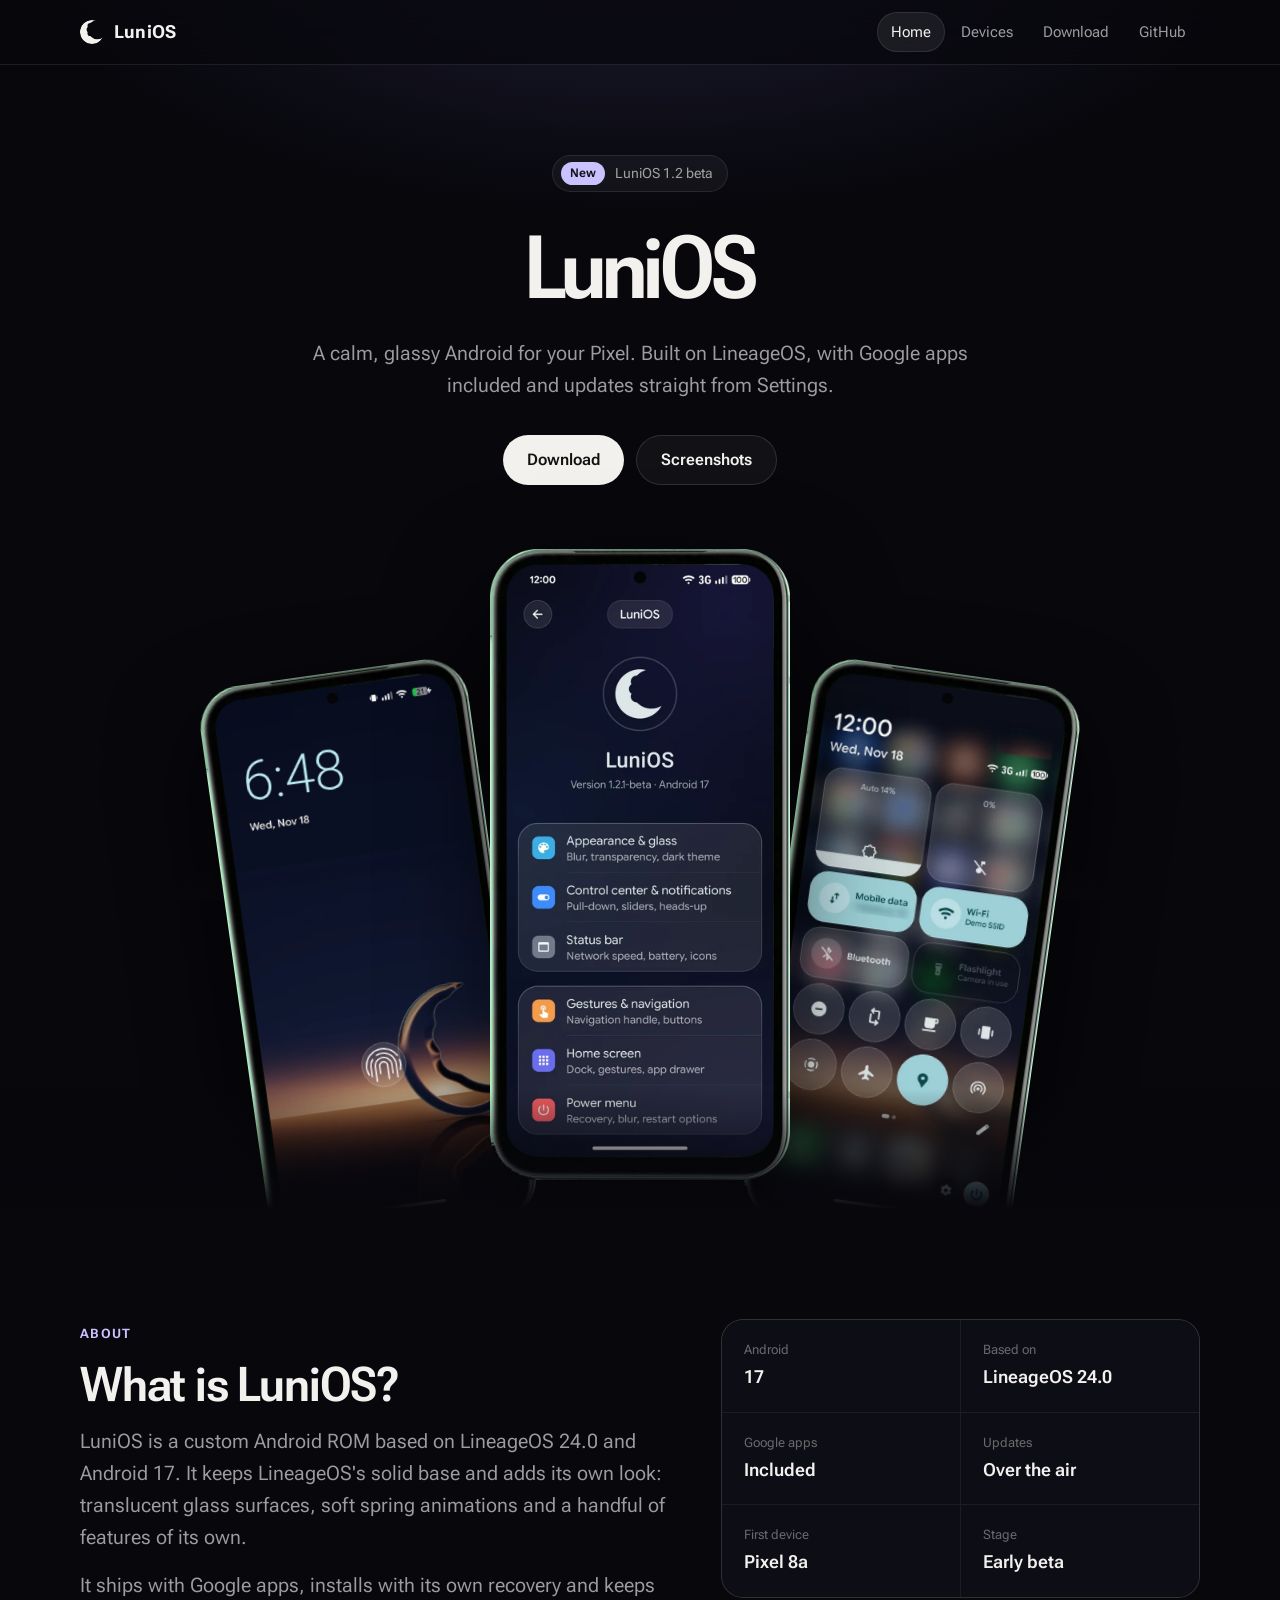
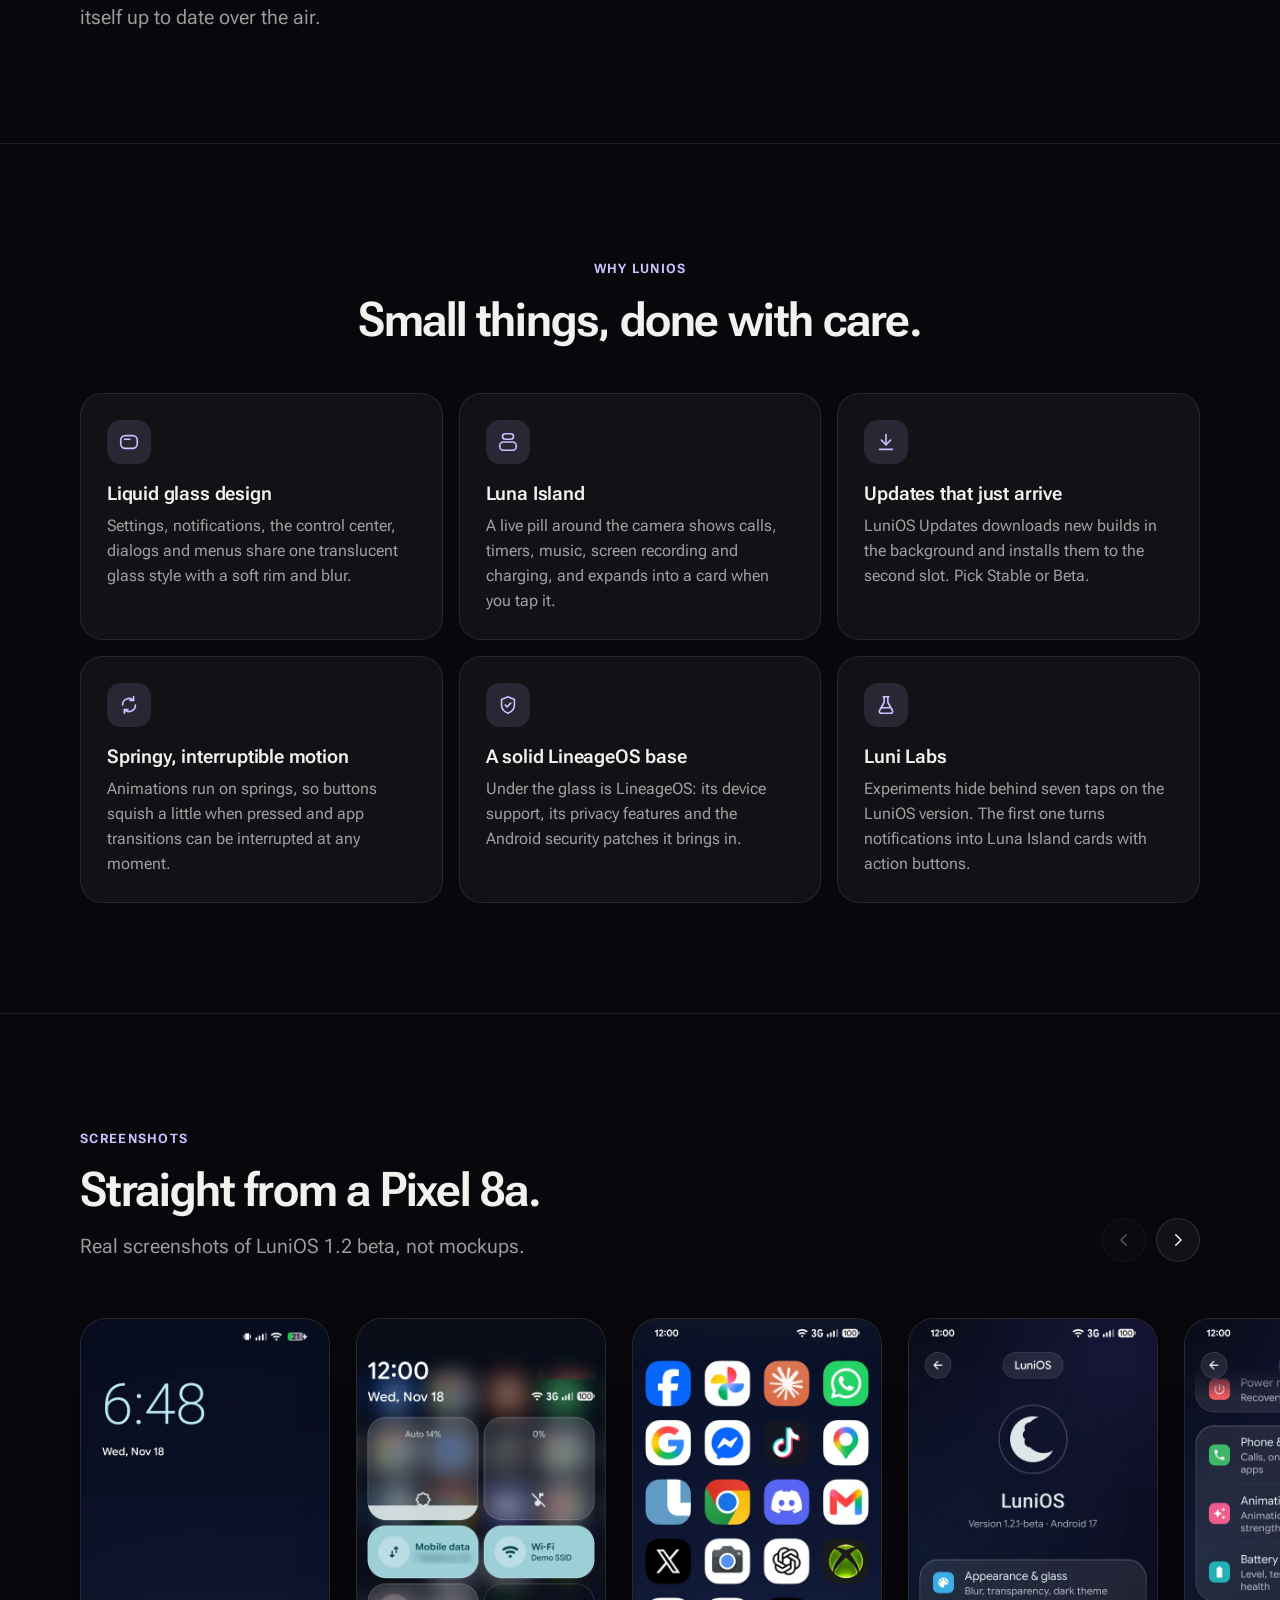
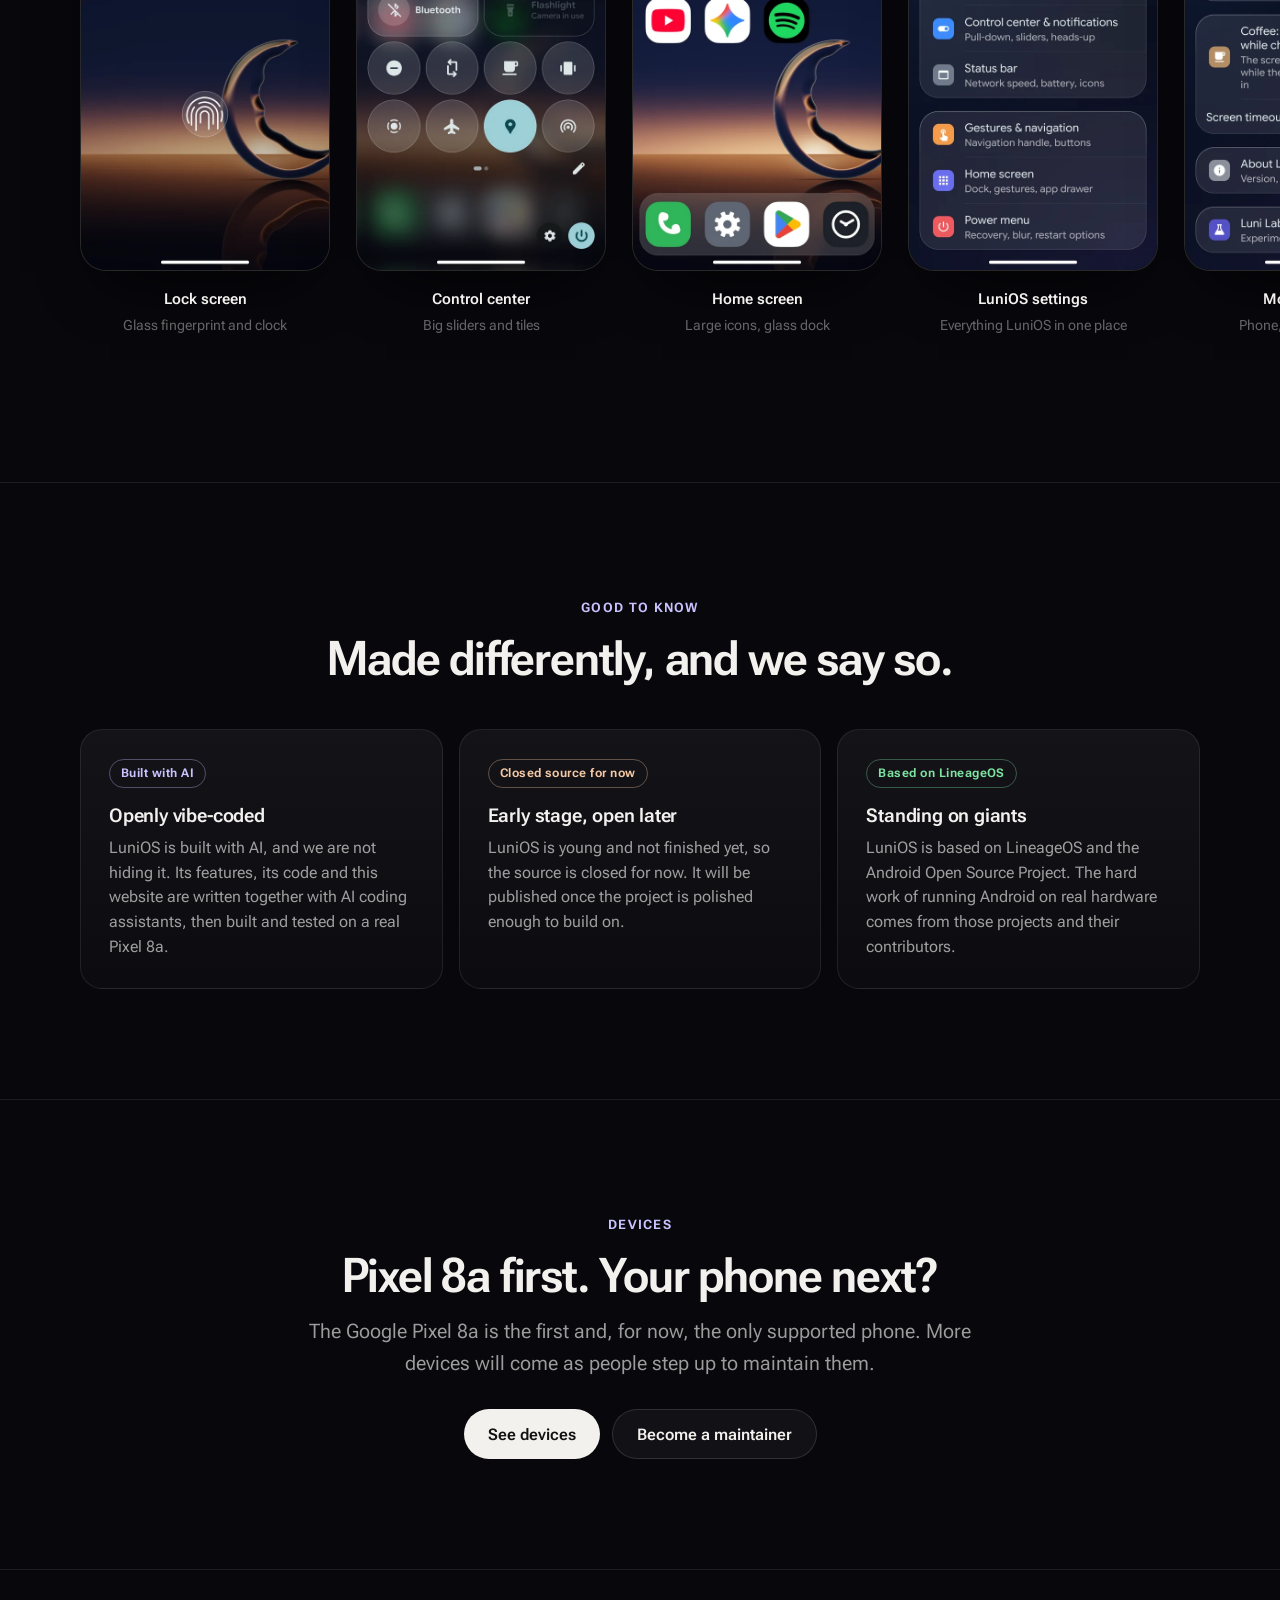
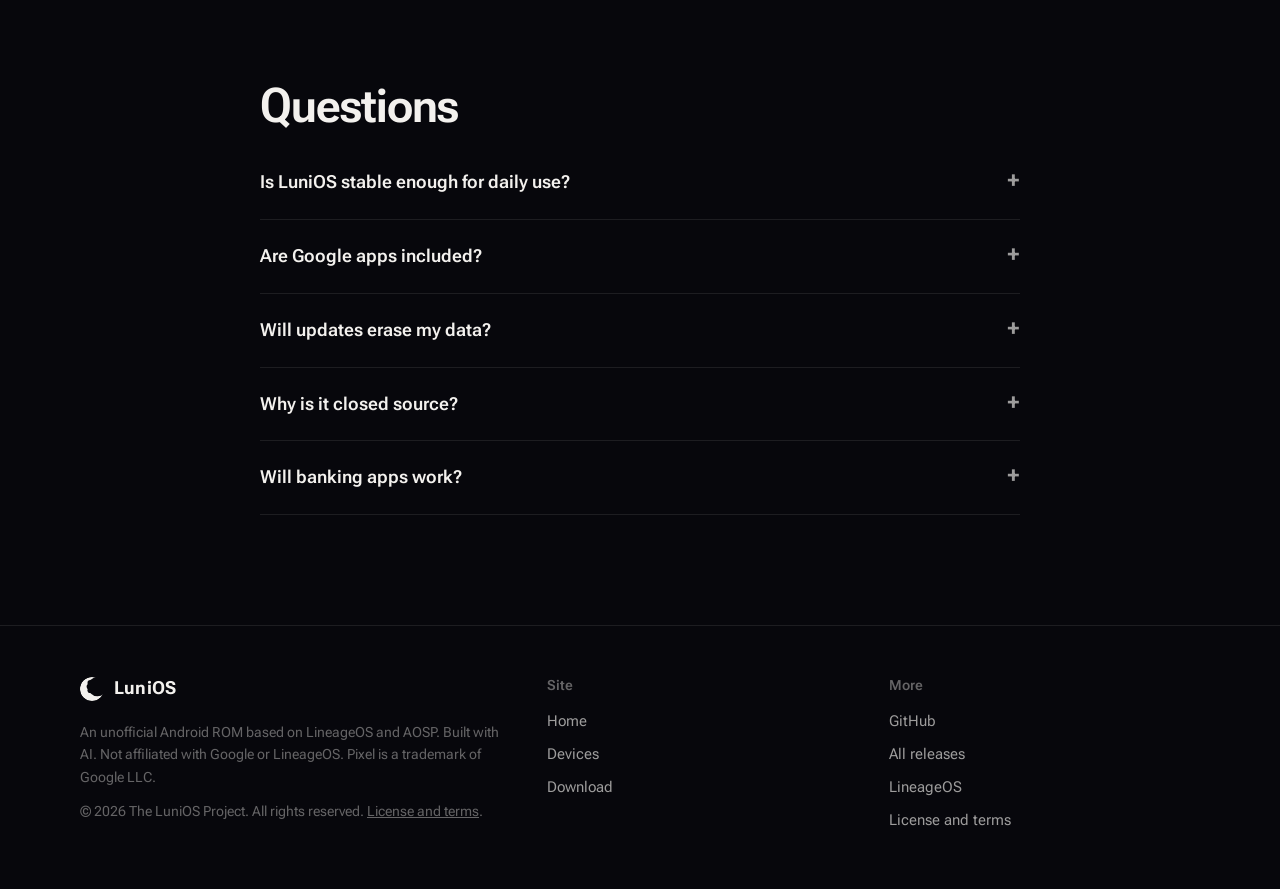
==== docs/index.html @ f3adbbf8 "Add LuniOS website" ====
<!doctype html>
<html lang="en">
<head>
<meta charset="utf-8">
<meta name="viewport" content="width=device-width, initial-scale=1, viewport-fit=cover">
<title>LuniOS</title>
<meta name="description" content="LuniOS is a custom Android 17 ROM based on LineageOS, with a liquid glass design, Google apps and over-the-air updates. First device: Google Pixel 8a.">
<meta name="theme-color" content="#07070C">
<meta name="color-scheme" content="dark">
<meta property="og:title" content="LuniOS">
<meta property="og:description" content="A calm, glassy Android ROM based on LineageOS. First device: Pixel 8a.">
<meta property="og:image" content="assets/shots/luni-settings.webp">
<link rel="icon" href="assets/favicon.svg" type="image/svg+xml">
<link rel="preconnect" href="https://fonts.googleapis.com">
<link rel="preconnect" href="https://fonts.gstatic.com" crossorigin>
<link href="https://fonts.googleapis.com/css2?family=Roboto+Flex:opsz,wght@8..144,300..800&display=swap" rel="stylesheet">
<link rel="stylesheet" href="css/site.css">
<script>document.documentElement.classList.add('js')</script>
</head>
<body>
<a class="skip" href="#main">Skip to content</a>

<header class="nav">
  <div class="wrap nav-in">
    <a class="brand" href="./"><img src="assets/logo.svg" width="24" height="24" alt="">LuniOS</a>
    <nav class="links" id="links" aria-label="Main">
      <span class="pill" aria-hidden="true"></span>
      <a href="./" aria-current="page">Home</a>
      <a href="devices.html">Devices</a>
      <a href="download.html">Download</a>
      <a href="https://github.com/project-patina/lunios-updates">GitHub</a>
    </nav>
    <button class="menu-btn" type="button" id="menu" aria-label="Menu" aria-expanded="false" aria-controls="links"><span></span><span></span></button>
  </div>
</header>

<main id="main">

  <section class="hero">
    <div class="wrap">
      <a class="badge-line rv" href="download.html" id="hero-badge"><b>New</b><span id="hero-badge-text">LuniOS 1.2 beta</span></a>
      <h1 class="rv" style="--d:1">LuniOS</h1>
      <p class="lead rv" style="--d:2">A calm, glassy Android for your Pixel. Built on LineageOS, with Google apps included and updates straight from Settings.</p>
      <div class="cta rv" style="--d:3">
        <a class="btn btn-primary" href="download.html">Download</a>
        <a class="btn btn-ghost" href="#screens">Screenshots</a>
      </div>
    </div>
    <div class="hero-phones" id="hero-phones">
      <img class="p1" src="assets/device/front-lock.webp" width="750" height="1576" alt="Pixel 8a showing the LuniOS lock screen" fetchpriority="high">
      <img class="p2" src="assets/device/front-settings.webp" width="750" height="1576" alt="Pixel 8a showing the LuniOS section in Settings" fetchpriority="high">
      <img class="p3" src="assets/device/front-cc.webp" width="750" height="1576" alt="Pixel 8a showing the LuniOS control center" fetchpriority="high">
    </div>
    <div class="hero-fade" aria-hidden="true"></div>
  </section>

  <section class="section" id="about">
    <div class="wrap about">
      <div>
        <span class="kicker rv">About</span>
        <h2 class="rv">What is LuniOS?</h2>
        <p class="lead rv">LuniOS is a custom Android ROM based on LineageOS 24.0 and Android 17. It keeps LineageOS's solid base and adds its own look: translucent glass surfaces, soft spring animations and a handful of features of its own.</p>
        <p class="lead rv">It ships with Google apps, installs with its own recovery and keeps itself up to date over the air.</p>
      </div>
      <dl class="facts rv" style="--d:1">
        <div><dt>Android</dt><dd>17</dd></div>
        <div><dt>Based on</dt><dd>LineageOS 24.0</dd></div>
        <div><dt>Google apps</dt><dd>Included</dd></div>
        <div><dt>Updates</dt><dd>Over the air</dd></div>
        <div><dt>First device</dt><dd>Pixel 8a</dd></div>
        <div><dt>Stage</dt><dd>Early beta</dd></div>
      </dl>
    </div>
  </section>

  <section class="section" id="why">
    <div class="wrap">
      <div class="center">
        <span class="kicker rv">Why LuniOS</span>
        <h2 class="rv">Small things, done with care.</h2>
      </div>
      <div class="why">
        <article class="rv">
          <div class="ic"><svg viewBox="0 0 24 24"><rect x="3" y="5" width="18" height="14" rx="5"/><path d="M7 9h6"/></svg></div>
          <h3>Liquid glass design</h3>
          <p>Settings, notifications, the control center, dialogs and menus share one translucent glass style with a soft rim and blur.</p>
        </article>
        <article class="rv" style="--d:1">
          <div class="ic"><svg viewBox="0 0 24 24"><rect x="6" y="3" width="12" height="6" rx="3"/><rect x="3" y="12" width="18" height="9" rx="4"/></svg></div>
          <h3>Luna Island</h3>
          <p>A live pill around the camera shows calls, timers, music, screen recording and charging, and expands into a card when you tap it.</p>
        </article>
        <article class="rv" style="--d:2">
          <div class="ic"><svg viewBox="0 0 24 24"><path d="M12 4v11"/><path d="M7 10l5 5 5-5"/><path d="M5 20h14"/></svg></div>
          <h3>Updates that just arrive</h3>
          <p>LuniOS Updates downloads new builds in the background and installs them to the second slot. Pick Stable or Beta.</p>
        </article>
        <article class="rv">
          <div class="ic"><svg viewBox="0 0 24 24"><path d="M5 12a7 7 0 0112-5"/><path d="M19 12a7 7 0 01-12 5"/><path d="M17 3v4h-4"/><path d="M7 21v-4h4"/></svg></div>
          <h3>Springy, interruptible motion</h3>
          <p>Animations run on springs, so buttons squish a little when pressed and app transitions can be interrupted at any moment.</p>
        </article>
        <article class="rv" style="--d:1">
          <div class="ic"><svg viewBox="0 0 24 24"><path d="M12 3l7 3v6c0 4.5-3 7.5-7 9-4-1.5-7-4.5-7-9V6z"/><path d="M9 12l2 2 4-4"/></svg></div>
          <h3>A solid LineageOS base</h3>
          <p>Under the glass is LineageOS: its device support, its privacy features and the Android security patches it brings in.</p>
        </article>
        <article class="rv" style="--d:2">
          <div class="ic"><svg viewBox="0 0 24 24"><path d="M9 3h6"/><path d="M10 3v6l-5 9a2 2 0 002 3h10a2 2 0 002-3l-5-9V3"/><path d="M7.5 15h9"/></svg></div>
          <h3>Luni Labs</h3>
          <p>Experiments hide behind seven taps on the LuniOS version. The first one turns notifications into Luna Island cards with action buttons.</p>
        </article>
      </div>
    </div>
  </section>

  <section class="section" id="screens">
    <div class="wrap gal-head">
      <div>
        <span class="kicker rv">Screenshots</span>
        <h2 class="rv">Straight from a Pixel 8a.</h2>
        <p class="lead rv">Real screenshots of LuniOS 1.2 beta, not mockups.</p>
      </div>
      <div class="gal-ctl rv">
        <button type="button" id="gal-prev" aria-label="Previous"><svg viewBox="0 0 24 24"><path d="M15 5l-7 7 7 7"/></svg></button>
        <button type="button" id="gal-next" aria-label="Next"><svg viewBox="0 0 24 24"><path d="M9 5l7 7-7 7"/></svg></button>
      </div>
    </div>
    <div class="gallery" id="gallery">
      <figure><div class="shot"><img src="assets/shots/lock.webp" width="540" height="1200" alt="" loading="lazy"></div><figcaption><b>Lock screen</b><span>Glass fingerprint and clock</span></figcaption></figure>
      <figure><div class="shot"><img src="assets/shots/control-center.webp" width="540" height="1200" alt="" loading="lazy"></div><figcaption><b>Control center</b><span>Big sliders and tiles</span></figcaption></figure>
      <figure><div class="shot"><img src="assets/shots/home.webp" width="540" height="1200" alt="" loading="lazy"></div><figcaption><b>Home screen</b><span>Large icons, glass dock</span></figcaption></figure>
      <figure><div class="shot"><img src="assets/shots/luni-settings.webp" width="540" height="1200" alt="" loading="lazy"></div><figcaption><b>LuniOS settings</b><span>Everything LuniOS in one place</span></figcaption></figure>
      <figure><div class="shot"><img src="assets/shots/luni-settings-2.webp" width="540" height="1200" alt="" loading="lazy"></div><figcaption><b>More options</b><span>Phone, haptics, battery</span></figcaption></figure>
      <figure><div class="shot"><img src="assets/shots/updates.webp" width="540" height="1200" alt="" loading="lazy"></div><figcaption><b>LuniOS Updates</b><span>Release notes before you install</span></figcaption></figure>
      <figure><div class="shot"><img src="assets/shots/luni-labs.webp" width="540" height="1200" alt="" loading="lazy"></div><figcaption><b>Luni Labs</b><span>Experimental features</span></figcaption></figure>
      <figure><div class="shot"><img src="assets/shots/about-luni.webp" width="540" height="1200" alt="" loading="lazy"></div><figcaption><b>About LuniOS</b><span>Version, build and hardware</span></figcaption></figure>
      <figure><div class="shot"><img src="assets/shots/keyboard.webp" width="540" height="1200" alt="" loading="lazy"></div><figcaption><b>Settings search</b><span>Results without the clutter</span></figcaption></figure>
    </div>
  </section>

  <section class="section" id="honest">
    <div class="wrap">
      <div class="center">
        <span class="kicker rv">Good to know</span>
        <h2 class="rv">Made differently, and we say so.</h2>
      </div>
      <div class="honest">
        <article class="rv">
          <span class="tag ai">Built with AI</span>
          <h3>Openly vibe-coded</h3>
          <p>LuniOS is built with AI, and we are not hiding it. Its features, its code and this website are written together with AI coding assistants, then built and tested on a real Pixel 8a.</p>
        </article>
        <article class="rv" style="--d:1">
          <span class="tag lock">Closed source for now</span>
          <h3>Early stage, open later</h3>
          <p>LuniOS is young and not finished yet, so the source is closed for now. It will be published once the project is polished enough to build on.</p>
        </article>
        <article class="rv" style="--d:2">
          <span class="tag base">Based on LineageOS</span>
          <h3>Standing on giants</h3>
          <p>LuniOS is based on LineageOS and the Android Open Source Project. The hard work of running Android on real hardware comes from those projects and their contributors.</p>
        </article>
      </div>
    </div>
  </section>

  <section class="section" id="devices-cta">
    <div class="wrap center">
      <span class="kicker rv">Devices</span>
      <h2 class="rv">Pixel 8a first. Your phone next?</h2>
      <p class="lead rv">The Google Pixel 8a is the first and, for now, the only supported phone. More devices will come as people step up to maintain them.</p>
      <div class="cta rv" style="margin-top:30px">
        <a class="btn btn-primary" href="devices.html">See devices</a>
        <a class="btn btn-ghost" href="devices.html#maintain">Become a maintainer</a>
      </div>
    </div>
  </section>

  <section class="section" id="faq">
    <div class="narrow faq">
      <h2 class="rv">Questions</h2>
      <details class="rv"><summary>Is LuniOS stable enough for daily use?</summary><p>It runs daily on the developer's own Pixel 8a, but it is an early beta. Expect rough edges and keep backups of anything important.</p></details>
      <details class="rv"><summary>Are Google apps included?</summary><p>Yes. The Play Store and Google services come preinstalled, so you can sign in during setup.</p></details>
      <details class="rv"><summary>Will updates erase my data?</summary><p>No. Updates from LuniOS Updates keep your apps and data. Only the first installation needs a factory reset.</p></details>
      <details class="rv"><summary>Why is it closed source?</summary><p>Because it is still early and changing fast. The plan is to open the source once LuniOS is polished.</p></details>
      <details class="rv"><summary>Will banking apps work?</summary><p>Some may not, because the bootloader is unlocked. LuniOS does not try to fake device certification.</p></details>
    </div>
  </section>

</main>

<footer class="foot">
  <div class="wrap foot-in">
    <div>
      <a class="brand" href="./"><img src="assets/logo.svg" width="24" height="24" alt="">LuniOS</a>
      <p>An unofficial Android ROM based on LineageOS and AOSP. Built with AI. Not affiliated with Google or LineageOS. Pixel is a trademark of Google LLC.</p>
      <p>© 2026 The LuniOS Project. All rights reserved. <a href="legal.html" style="text-decoration:underline">License and terms</a>.</p>
    </div>
    <div><h4>Site</h4><ul><li><a href="./">Home</a></li><li><a href="devices.html">Devices</a></li><li><a href="download.html">Download</a></li></ul></div>
    <div><h4>More</h4><ul><li><a href="https://github.com/project-patina/lunios-updates">GitHub</a></li><li><a href="https://github.com/project-patina/lunios-updates/releases">All releases</a></li><li><a href="https://lineageos.org">LineageOS</a></li><li><a href="legal.html">License and terms</a></li></ul></div>
  </div>
</footer>

<script src="js/site.js" defer></script>
</body>
</html>
---- docs/css/site.css ----
/* LuniOS website. Static, GitHub Pages friendly (relative paths, no build step). */
@view-transition { navigation: auto; }

:root {
  --bg: #07070C;
  --bg-2: #0D0D15;
  --ink: #F3F1EE;
  --mute: rgba(243, 241, 238, .64);
  --faint: rgba(243, 241, 238, .40);
  --line: rgba(255, 255, 255, .09);
  --card: rgba(255, 255, 255, .045);
  --card-hi: rgba(255, 255, 255, .075);
  --rim: rgba(255, 255, 255, .13);
  --accent: #C9C2FF;
  --accent-ink: #15131F;
  --warm: #F5C8A4;
  --ok: #7EE2A0;
  --spring: cubic-bezier(.34, 1.4, .64, 1);
  --ease: cubic-bezier(.22, 1, .36, 1);
  color-scheme: dark;
}
* { box-sizing: border-box; }
html { scroll-behavior: smooth; -webkit-text-size-adjust: 100%; }
body {
  margin: 0; background: var(--bg); color: var(--ink);
  font-family: "Roboto Flex", system-ui, -apple-system, "Segoe UI", sans-serif;
  font-size: 17px; line-height: 1.6; -webkit-font-smoothing: antialiased; overflow-x: hidden;
}
body::before { /* calm night sky behind everything */
  content: ""; position: fixed; inset: 0; z-index: -1; pointer-events: none;
  background:
    radial-gradient(70% 45% at 50% -8%, rgba(150, 140, 255, .16), transparent 70%),
    radial-gradient(60% 40% at 50% 112%, rgba(245, 170, 120, .10), transparent 70%),
    var(--bg);
}
img { display: block; max-width: 100%; }
a { color: inherit; text-decoration: none; }
button { font: inherit; color: inherit; background: none; border: 0; cursor: pointer; padding: 0; }
code { font-family: ui-monospace, "SF Mono", Menlo, monospace; font-size: .86em; background: rgba(255,255,255,.07); border: 1px solid var(--line); padding: .1em .42em; border-radius: 6px; }
:focus-visible { outline: 2px solid var(--accent); outline-offset: 3px; border-radius: 10px; }
.skip { position: absolute; left: -999px; top: 8px; z-index: 100; background: var(--ink); color: var(--bg); padding: 8px 14px; border-radius: 10px; }
.skip:focus { left: 12px; }
.wrap { width: min(1120px, 100% - 32px); margin-inline: auto; }
.narrow { width: min(760px, 100% - 32px); margin-inline: auto; }
.muted { color: var(--mute); }
.small { font-size: 14px; }

/* ---------- nav (persists across page transitions) ---------- */
.nav { position: sticky; top: 0; z-index: 50; view-transition-name: nav; background: rgba(7,7,12,.72); -webkit-backdrop-filter: blur(18px) saturate(140%); backdrop-filter: blur(18px) saturate(140%); border-bottom: 1px solid var(--line); }
.nav-in { display: flex; align-items: center; gap: 8px; height: 64px; }
.brand { display: inline-flex; align-items: center; gap: 10px; font-weight: 700; font-size: 18px; letter-spacing: .01em; margin-right: auto; }
.brand img { width: 24px; height: 24px; }
.links { position: relative; display: flex; gap: 2px; }
.links a { position: relative; z-index: 1; padding: 8px 14px; border-radius: 999px; font-size: 15px; color: var(--mute); transition: color .25s; }
.links a:hover, .links a[aria-current="page"] { color: var(--ink); }
.links .pill { position: absolute; z-index: 0; top: 0; height: 100%; border-radius: 999px; background: var(--card-hi); border: 1px solid var(--line); transition: left .5s var(--spring), width .5s var(--spring), opacity .2s; opacity: 0; pointer-events: none; }
.menu-btn { display: none; width: 40px; height: 40px; border-radius: 50%; border: 1px solid var(--line); }
.menu-btn span { display: block; width: 16px; height: 1.5px; margin: 4px auto; background: var(--ink); }
@media (max-width: 820px) {
  .menu-btn { display: block; }
  .links { position: absolute; top: 64px; left: 0; right: 0; flex-direction: column; padding: 8px 16px 16px; background: rgba(7,7,12,.96); border-bottom: 1px solid var(--line); transform: translateY(-8px); opacity: 0; pointer-events: none; transition: opacity .25s, transform .35s var(--ease); }
  .links.open { opacity: 1; transform: none; pointer-events: auto; }
  .links a { padding: 12px 8px; font-size: 17px; }
  .links .pill { display: none; }
}

/* ---------- buttons ---------- */
.btn { display: inline-flex; align-items: center; justify-content: center; gap: 8px; height: 50px; padding: 0 24px; border-radius: 999px; font-weight: 600; font-size: 16px; transition: transform .45s var(--spring), background .25s, border-color .25s; }
.btn:hover { transform: translateY(-2px); }
.btn:active { transform: scale(.95); transition-duration: .12s; }
.btn-primary { background: var(--ink); color: #111; }
.btn-ghost { border: 1px solid var(--rim); background: var(--card); }
.btn-ghost:hover { border-color: rgba(255,255,255,.26); }
.btn-sm { height: 40px; padding: 0 16px; font-size: 14px; }

/* ---------- type ---------- */
h1, h2, h3 { margin: 0; font-weight: 600; letter-spacing: -.025em; line-height: 1.08; }
h1 { font-size: clamp(44px, 7vw, 88px); letter-spacing: -.04em; }
h2 { font-size: clamp(30px, 4.2vw, 48px); margin-bottom: 14px; text-wrap: balance; }
h3 { font-size: 19px; letter-spacing: -.01em; margin-bottom: 8px; line-height: 1.25; }
.kicker { display: inline-block; margin-bottom: 14px; color: var(--accent); font-size: 13px; font-weight: 700; letter-spacing: .1em; text-transform: uppercase; }
.lead { font-size: clamp(17px, 1.7vw, 20px); color: var(--mute); margin: 0; max-width: 36em; text-wrap: pretty; }
.center { text-align: center; }
.center .lead { margin-inline: auto; }
.section { padding: 110px 0; }
.section + .section { border-top: 1px solid var(--line); }
@media (max-width: 760px) { .section { padding: 76px 0; } }

/* ---------- page transitions + scroll reveal ---------- */
main { view-transition-name: page; }
::view-transition-old(page) { animation: page-out .28s var(--ease) both; }
::view-transition-new(page) { animation: page-in .55s var(--ease) both; }
@keyframes page-out { to { opacity: 0; transform: translateY(-14px); filter: blur(4px); } }
@keyframes page-in { from { opacity: 0; transform: translateY(22px); filter: blur(6px); } }
.js .rv { opacity: 0; transform: translateY(28px); transition: opacity .9s var(--ease), transform 1s var(--ease); transition-delay: calc(var(--d, 0) * 90ms); }
.js .rv.in { opacity: 1; transform: none; }

/* ---------- hero ---------- */
.hero { padding: 90px 0 0; text-align: center; overflow: hidden; }
.hero .lead { margin: 22px auto 34px; }
.badge-line { display: inline-flex; align-items: center; gap: 10px; padding: 6px 14px 6px 8px; border-radius: 999px; border: 1px solid var(--line); background: var(--card); font-size: 14px; color: var(--mute); margin-bottom: 28px; transition: border-color .2s, color .2s; }
.badge-line:hover { color: var(--ink); border-color: var(--rim); }
.badge-line b { padding: 2px 9px; border-radius: 999px; font-size: 12px; background: var(--accent); color: var(--accent-ink); }
.cta { display: flex; gap: 12px; justify-content: center; flex-wrap: wrap; }
.hero-phones { position: relative; height: clamp(400px, 58vw, 660px); margin-top: 64px; }
.hero-phones img { position: absolute; left: 50%; top: 0; width: clamp(190px, 25vw, 300px); height: auto; transform-origin: 50% 100%; filter: drop-shadow(0 40px 50px rgba(0,0,0,.6)); transition: transform 1.5s var(--spring), opacity 1s var(--ease); }
.hero-phones .p1 { z-index: 1; transform: translateX(-50%) translateX(-80%) rotate(-8deg) translateY(56px) scale(.9); }
.hero-phones .p2 { z-index: 2; transform: translateX(-50%); }
.hero-phones .p3 { z-index: 1; transform: translateX(-50%) translateX(80%) rotate(8deg) translateY(56px) scale(.9); }
.hero-phones .p1, .hero-phones .p3 { transition-delay: .2s; }
.js .hero-phones:not(.in) img { opacity: 0; transform: translateX(-50%) translateY(180px) scale(.88); }
@media (max-width: 600px) {
  .hero-phones .p1 { transform: translateX(-50%) translateX(-56%) rotate(-6deg) translateY(46px) scale(.84); }
  .hero-phones .p3 { transform: translateX(-50%) translateX(56%) rotate(6deg) translateY(46px) scale(.84); }
}
.hero-fade { position: relative; z-index: 3; height: 120px; margin-top: -120px; background: linear-gradient(transparent, var(--bg)); }

/* ---------- about ---------- */
.about { display: grid; grid-template-columns: 1.1fr .9fr; gap: 56px; align-items: start; }
.about .lead + .lead { margin-top: 16px; }
.facts { display: grid; grid-template-columns: 1fr 1fr; gap: 1px; margin: 0; background: var(--line); border: 1px solid var(--line); border-radius: 22px; overflow: hidden; }
.facts div { background: var(--bg-2); padding: 20px 22px; }
.facts dt { font-size: 13px; color: var(--faint); }
.facts dd { margin: 2px 0 0; font-size: 18px; font-weight: 600; }
@media (max-width: 860px) { .about { grid-template-columns: 1fr; gap: 36px; } }

/* ---------- why grid ---------- */
.why { display: grid; grid-template-columns: repeat(3, 1fr); gap: 16px; margin-top: 48px; }
.why article { padding: 26px; border-radius: 22px; background: var(--card); border: 1px solid var(--line); transition: transform .6s var(--spring), border-color .3s, background .3s; }
.why article:hover { transform: translateY(-4px); border-color: var(--rim); background: var(--card-hi); }
.why p { margin: 0; color: var(--mute); font-size: 15.5px; }
.ic { width: 44px; height: 44px; border-radius: 14px; display: grid; place-items: center; margin-bottom: 18px; background: rgba(201,194,255,.12); color: var(--accent); }
.ic svg { width: 22px; height: 22px; fill: none; stroke: currentColor; stroke-width: 1.8; stroke-linecap: round; stroke-linejoin: round; }
@media (max-width: 900px) { .why { grid-template-columns: 1fr 1fr; } }
@media (max-width: 600px) { .why { grid-template-columns: 1fr; } }

/* ---------- screenshot gallery ---------- */
.gal-head { display: flex; justify-content: space-between; align-items: end; gap: 20px; flex-wrap: wrap; }
.gallery { margin-top: 36px; display: grid; grid-auto-flow: column; grid-auto-columns: clamp(200px, 23vw, 250px); gap: 26px; overflow-x: auto; padding: 20px max(16px, (100% - 1120px) / 2) 34px; scroll-snap-type: x mandatory; scroll-padding-inline: max(16px, (100% - 1120px) / 2); scrollbar-width: none; cursor: grab; overscroll-behavior-x: contain; }
.gallery::-webkit-scrollbar { display: none; }
.gallery.drag { cursor: grabbing; scroll-snap-type: none; }
.shot img { width: 100%; height: auto; border-radius: 26px; border: 1px solid rgba(255,255,255,.1); box-shadow: 0 30px 60px -30px rgba(0,0,0,.8); background: #111; }
.gallery figure { margin: 0; scroll-snap-align: start; transition: transform .7s var(--spring), opacity .5s; user-select: none; }
.gallery img { -webkit-user-drag: none; pointer-events: none; }
.gallery figcaption { margin-top: 16px; text-align: center; }
.gallery figcaption b { display: block; font-size: 15px; font-weight: 600; }
.gallery figcaption span { font-size: 13.5px; color: var(--faint); }
.gal-ctl { display: flex; gap: 10px; }
.gal-ctl button { width: 44px; height: 44px; border-radius: 50%; border: 1px solid var(--rim); background: var(--card); display: grid; place-items: center; transition: transform .45s var(--spring), border-color .2s, opacity .2s; }
.gal-ctl button:hover { border-color: rgba(255,255,255,.3); }
.gal-ctl button:active { transform: scale(.88); }
.gal-ctl button:disabled { opacity: .35; cursor: default; }
.gal-ctl svg { width: 18px; height: 18px; fill: none; stroke: currentColor; stroke-width: 2; stroke-linecap: round; stroke-linejoin: round; }

/* ---------- honesty ---------- */
.honest { display: grid; grid-template-columns: repeat(3, 1fr); gap: 16px; margin-top: 44px; }
.honest article { padding: 28px; border-radius: 22px; border: 1px solid var(--line); background: linear-gradient(180deg, rgba(255,255,255,.05), rgba(255,255,255,.02)); }
.honest p { margin: 0; color: var(--mute); font-size: 15.5px; }
.honest p + p { margin-top: 10px; }
.tag { display: inline-block; margin-bottom: 16px; padding: 4px 11px; border-radius: 999px; font-size: 12px; font-weight: 700; letter-spacing: .04em; border: 1px solid var(--rim); color: var(--mute); }
.tag.ai { color: var(--accent); border-color: rgba(201,194,255,.35); }
.tag.lock { color: var(--warm); border-color: rgba(245,200,164,.35); }
.tag.base { color: var(--ok); border-color: rgba(126,226,160,.35); }
@media (max-width: 900px) { .honest { grid-template-columns: 1fr; } }

/* ---------- devices ---------- */
.devices { display: grid; grid-template-columns: 1.7fr 1fr; gap: 16px; margin-top: 40px; align-items: stretch; }
@media (max-width: 880px) { .devices { grid-template-columns: 1fr; } }
.dev { padding: 26px; border-radius: 22px; border: 1px solid var(--line); background: var(--card); display: flex; flex-direction: column; }
.dev .code { font-family: ui-monospace, Menlo, monospace; font-size: 13px; color: var(--faint); }
.dev h3 { font-size: 26px; margin: 8px 0 12px; }
.dev dl { display: grid; grid-template-columns: auto 1fr; gap: 6px 16px; margin: 4px 0 24px; font-size: 14.5px; }
.dev dt { color: var(--faint); }
.dev dd { margin: 0; }
.dev p { margin: 0 0 22px; color: var(--mute); font-size: 15.5px; }
.dev .btn { margin-top: auto; align-self: flex-start; }
.dev.add { border-style: dashed; background: transparent; }
.dev-row { display: grid; grid-template-columns: minmax(150px, 210px) 1fr; gap: 32px; align-items: center; margin-bottom: 22px; }
.device-img { width: 100%; height: auto; filter: drop-shadow(0 30px 40px rgba(0,0,0,.55)); }
@media (max-width: 520px) { .dev-row { grid-template-columns: 1fr; } .device-img { width: 75%; margin-inline: auto; } }
.status { display: inline-flex; align-items: center; gap: 8px; font-size: 13px; font-weight: 600; color: var(--ok); }
.status::before { content: ""; width: 8px; height: 8px; border-radius: 50%; background: currentColor; box-shadow: 0 0 0 4px rgba(126,226,160,.15); }
.status.soon { color: var(--faint); }
.status.soon::before { box-shadow: none; }

/* ---------- download ---------- */
.channels { display: grid; grid-template-columns: 1fr 1fr; gap: 16px; margin-top: 40px; }
.chan { padding: 28px; border-radius: 22px; border: 1px solid var(--line); background: var(--card); display: flex; flex-direction: column; min-height: 250px; }
.chan h3 { font-size: 32px; margin: 12px 0 4px; }
.chan .meta { color: var(--faint); font-size: 14px; margin: 0 0 8px; }
.chan .desc { color: var(--mute); font-size: 15px; margin: 0 0 22px; }
.chan .btns { display: flex; gap: 10px; flex-wrap: wrap; margin-top: auto; }
.pill-tag { align-self: flex-start; padding: 3px 10px; border-radius: 999px; font-size: 12px; font-weight: 700; letter-spacing: .06em; text-transform: uppercase; background: rgba(126,226,160,.14); color: var(--ok); }
.pill-tag.beta { background: rgba(201,194,255,.14); color: var(--accent); }
@media (max-width: 760px) { .channels { grid-template-columns: 1fr; } }
.steps { counter-reset: s; list-style: none; padding: 0; margin: 36px 0 0; display: grid; gap: 12px; }
.steps li { counter-increment: s; display: grid; grid-template-columns: 36px 1fr; gap: 18px; padding: 22px 24px; border-radius: 20px; border: 1px solid var(--line); background: var(--card); }
.steps li::before { content: counter(s); width: 36px; height: 36px; border-radius: 50%; display: grid; place-items: center; font-weight: 700; background: var(--ink); color: #111; }
.steps h3 { margin-bottom: 4px; }
.steps p { margin: 0; color: var(--mute); }
.note { margin-top: 22px; padding: 16px 20px; border-radius: 16px; border: 1px solid rgba(245,200,164,.28); background: rgba(245,200,164,.06); color: #F5DCC6; font-size: 15px; }
.feed { margin-top: 30px; display: grid; gap: 12px; }
.rel { padding: 22px 24px; border-radius: 20px; border: 1px solid var(--line); background: var(--card); }
.rel-top { display: flex; align-items: center; gap: 12px; flex-wrap: wrap; }
.rel-top b { font-size: 18px; }
.rel-top time { margin-left: auto; color: var(--faint); font-size: 14px; }
.rel-body { color: var(--mute); font-size: 15px; margin-top: 10px; }
.rel-body h4 { color: var(--ink); font-size: 14.5px; margin: 14px 0 4px; }
.rel-body ul { margin: 4px 0; padding-left: 20px; }
.rel-body p { margin: 6px 0; }
.rel-body strong { color: var(--ink); font-weight: 600; }
.rel summary { cursor: pointer; color: var(--accent); font-size: 14px; font-weight: 600; margin-top: 10px; }
.seg { display: inline-flex; gap: 4px; padding: 4px; border-radius: 999px; border: 1px solid var(--line); background: var(--card); }
.seg button { padding: 7px 14px; border-radius: 999px; font-size: 14px; font-weight: 600; color: var(--mute); transition: background .3s, color .2s; }
.seg button[aria-selected="true"] { background: var(--ink); color: #111; }
.feed-head { display: flex; justify-content: space-between; align-items: end; gap: 16px; flex-wrap: wrap; }

/* ---------- FAQ ---------- */
.faq details { border-bottom: 1px solid var(--line); }
.faq summary { cursor: pointer; list-style: none; display: flex; justify-content: space-between; gap: 16px; padding: 22px 0; font-size: 18px; font-weight: 600; }
.faq summary::-webkit-details-marker { display: none; }
.faq summary::after { content: "+"; color: var(--mute); font-size: 24px; line-height: 1; transition: transform .45s var(--spring); }
.faq details[open] summary::after { transform: rotate(45deg); }
.faq p { margin: 0 0 22px; color: var(--mute); }

/* ---------- page header (subpages) ---------- */
.page-head { padding: 90px 0 0; }
.page-head .lead { margin-top: 16px; }

/* ---------- legal ---------- */
.legal { color: var(--mute); font-size: 16.5px; }
.legal h2 { font-size: 24px; color: var(--ink); margin: 40px 0 10px; }
.legal p { margin: 0 0 14px; }
.legal p:first-child { color: var(--ink); font-weight: 600; }
.legal ul { margin: 0 0 14px; padding-left: 22px; }
.legal li { margin: 6px 0; }
.legal a { color: var(--accent); text-decoration: underline; text-underline-offset: 3px; }

/* ---------- footer ---------- */
.foot { border-top: 1px solid var(--line); padding: 48px 0 56px; }
.foot-in { display: grid; grid-template-columns: 1.4fr 1fr 1fr; gap: 32px; }
.foot p { margin: 12px 0 0; color: var(--faint); font-size: 14px; max-width: 34em; }
.foot h4 { margin: 0 0 10px; font-size: 14px; color: var(--faint); font-weight: 600; }
.foot ul { list-style: none; padding: 0; margin: 0; display: grid; gap: 6px; }
.foot ul a { color: var(--mute); font-size: 15px; }
.foot ul a:hover { color: var(--ink); }
@media (max-width: 760px) { .foot-in { grid-template-columns: 1fr 1fr; } .foot-in > :first-child { grid-column: 1 / -1; } }

@media (prefers-reduced-motion: reduce) {
  *, *::before, *::after { animation: none !important; transition-duration: .01ms !important; }
  ::view-transition-old(page), ::view-transition-new(page) { animation: none; }
  .js .rv { opacity: 1; transform: none; }
  .js .hero-phones:not(.in) img { opacity: 1; }
}
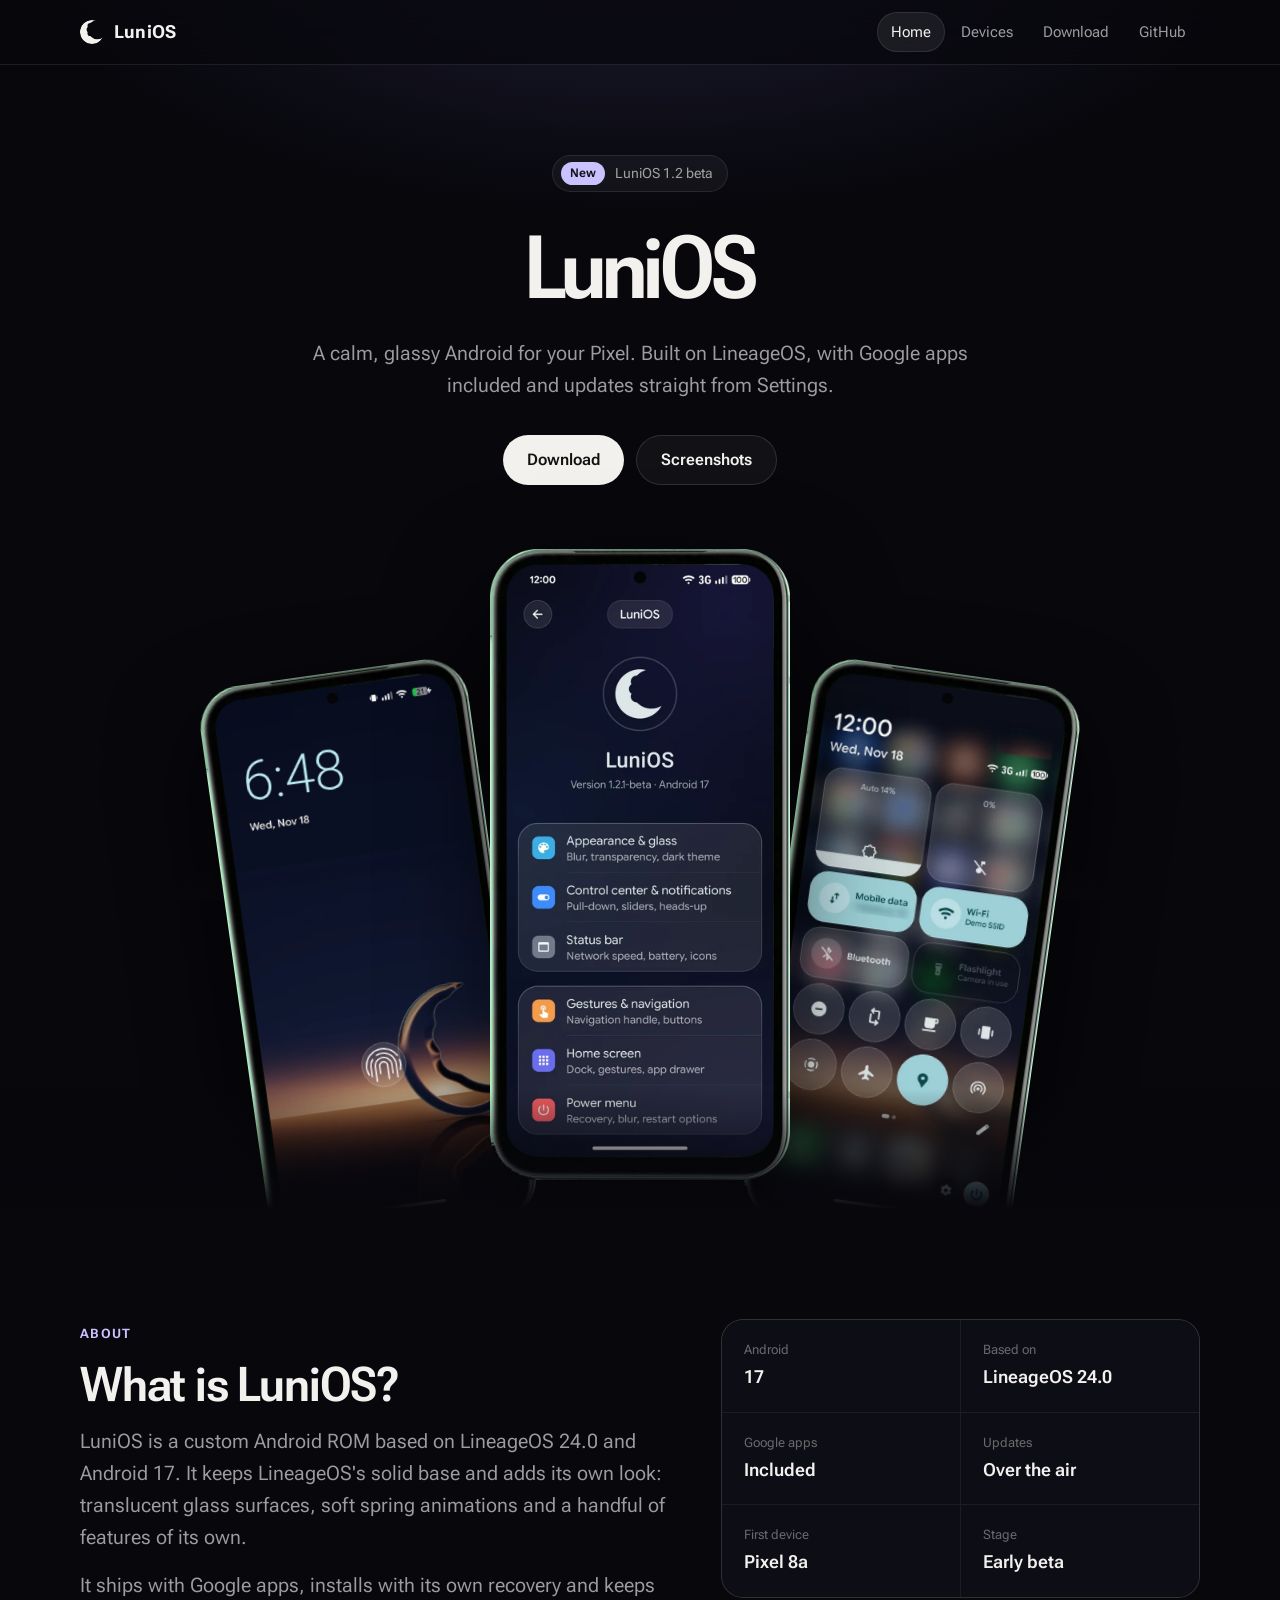
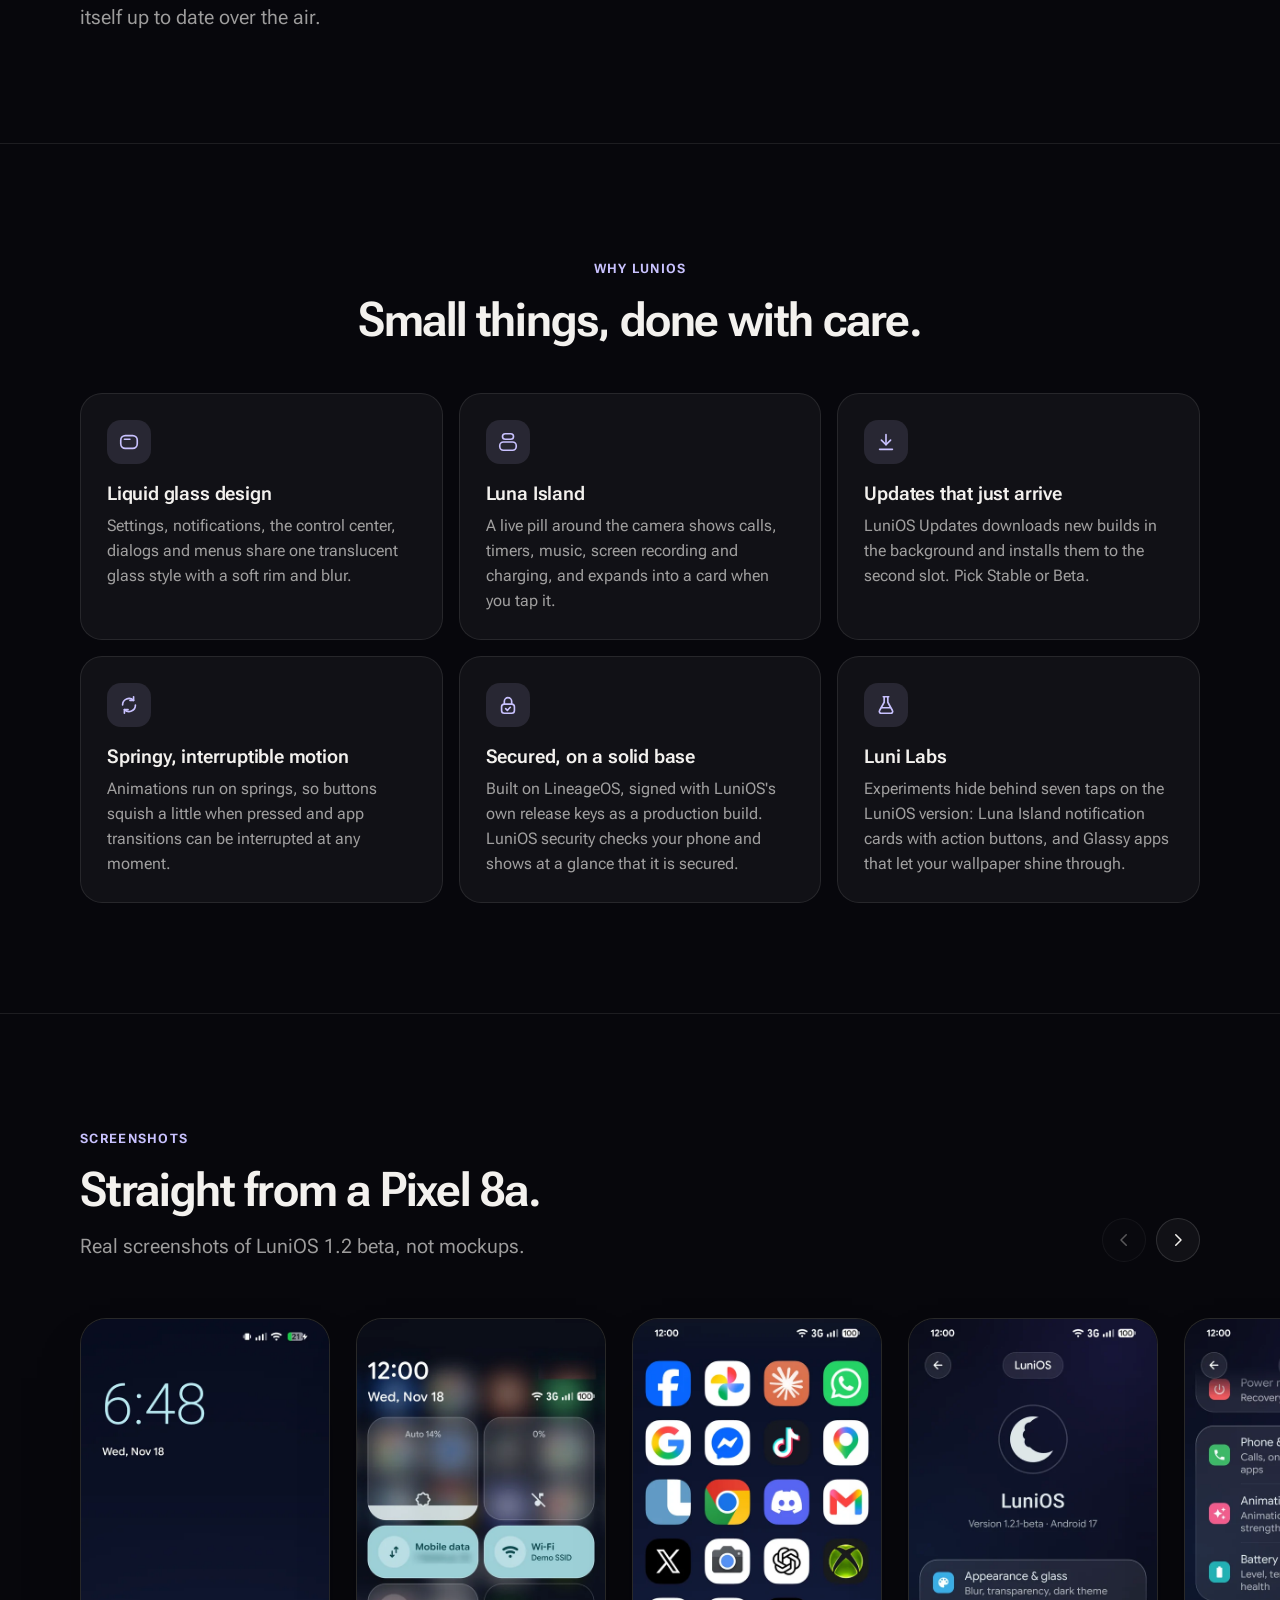
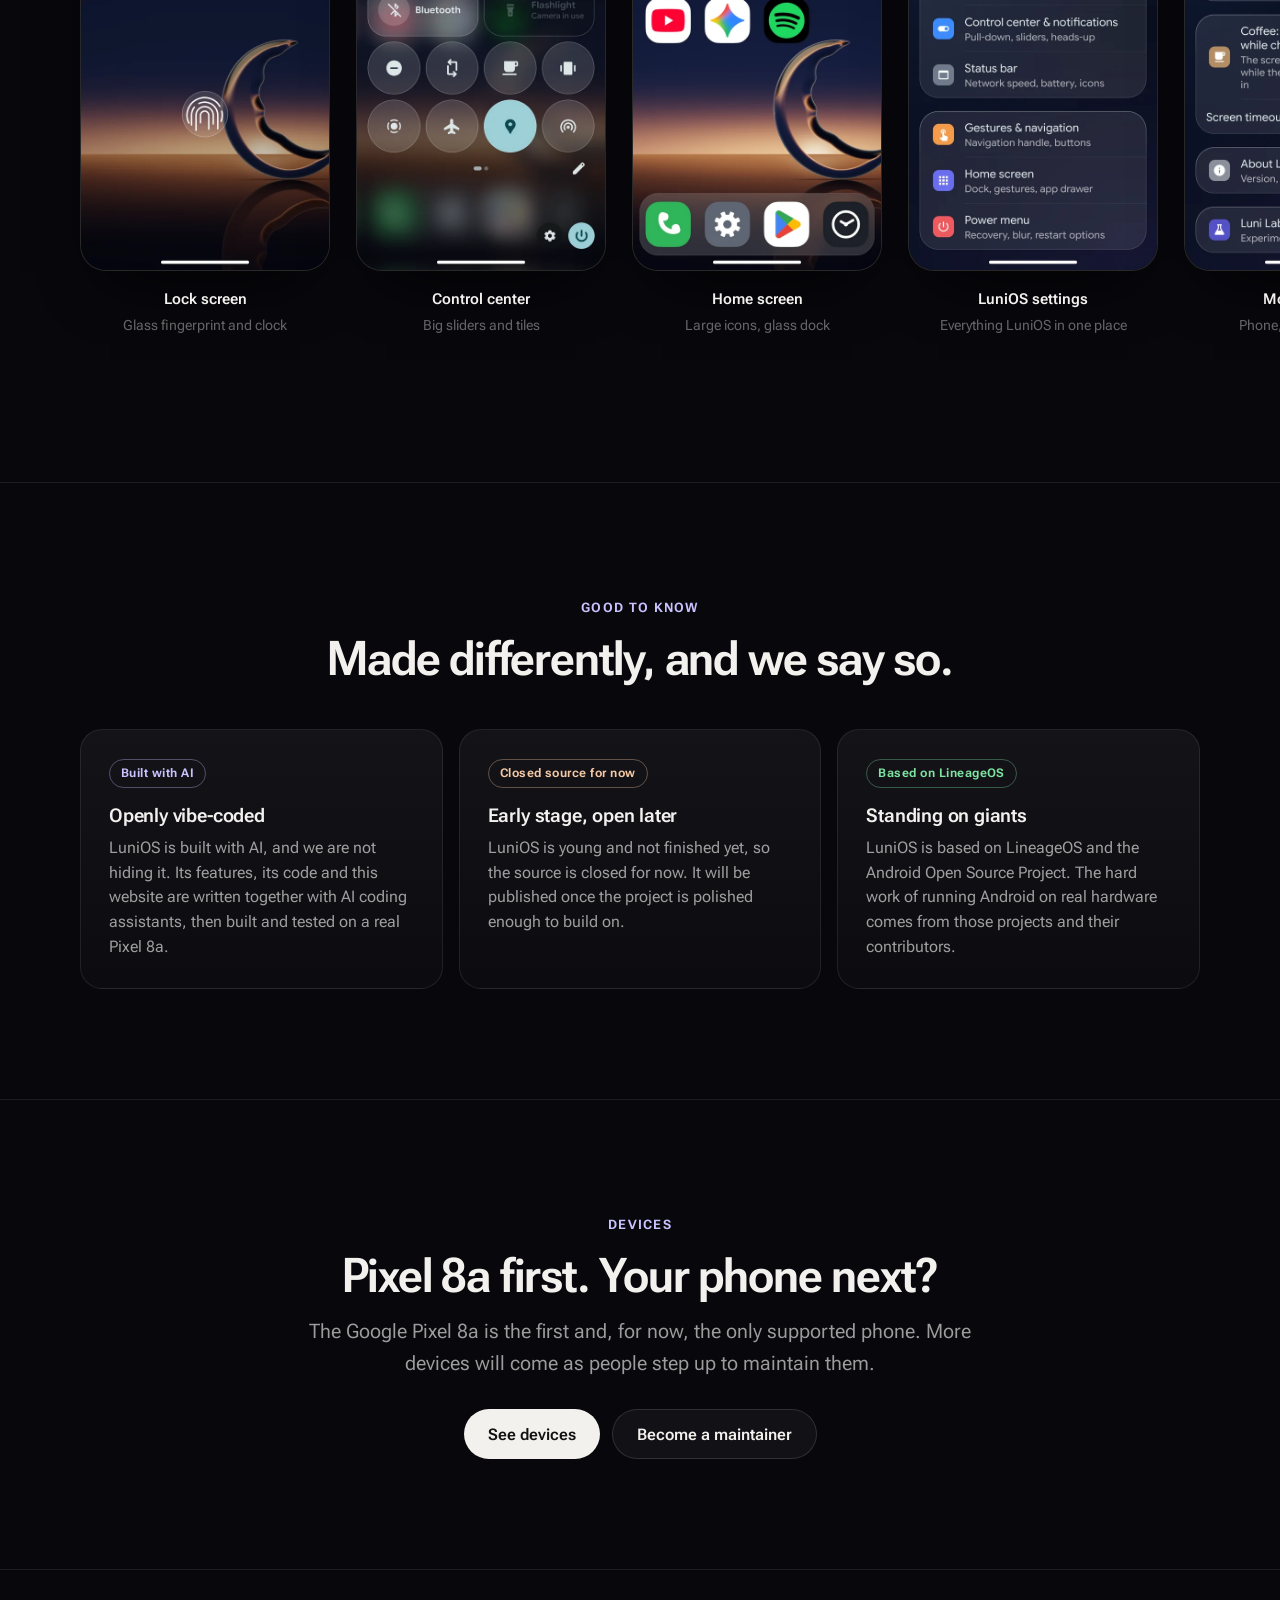
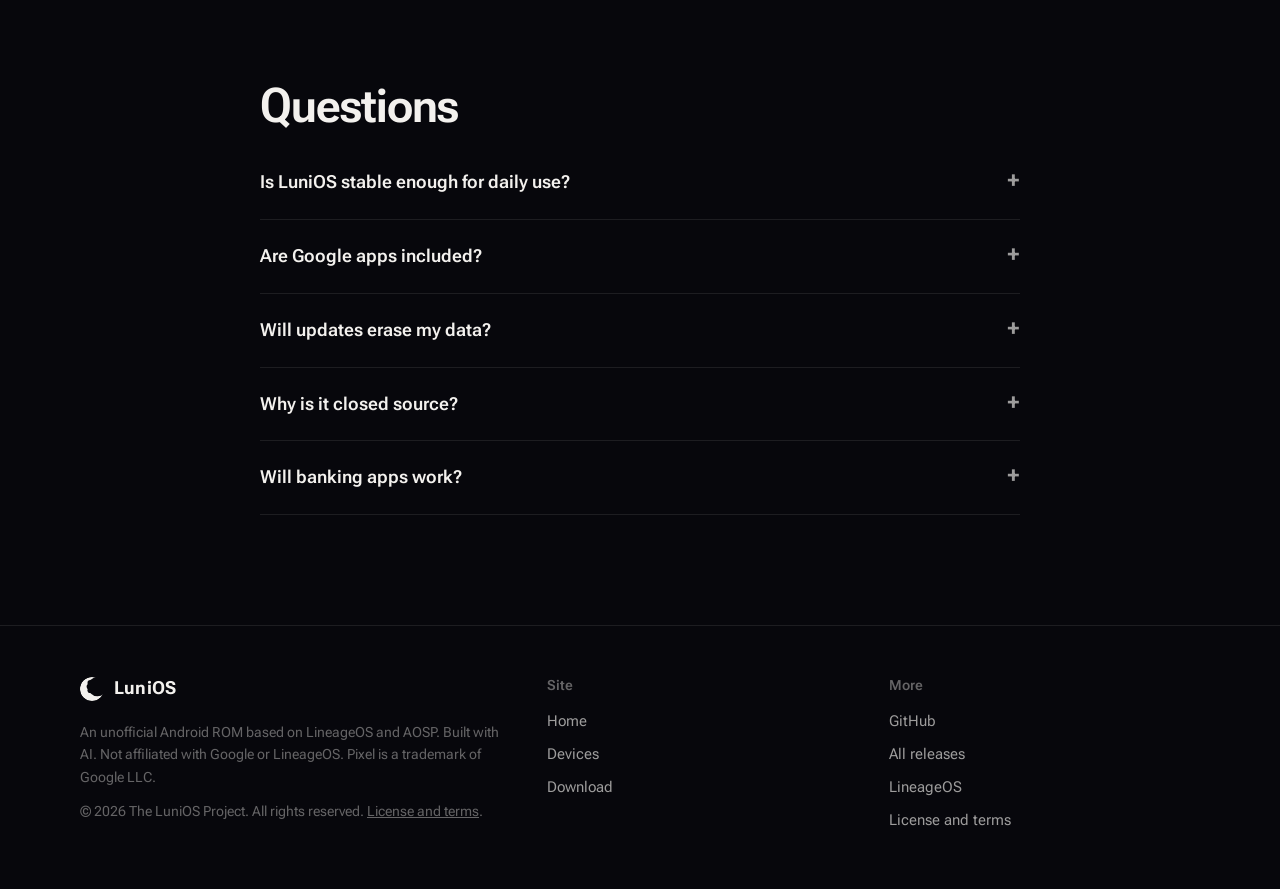
==== commit 023d65c6: "Site: LuniOS security and Glassy apps Co-Authored-By: Claude Opus 5.5 <noreply@anthropic.com>" ====
--- a/docs/index.html
+++ b/docs/index.html
@@ -101,14 +101,14 @@
           <p>Animations run on springs, so buttons squish a little when pressed and app transitions can be interrupted at any moment.</p>
         </article>
         <article class="rv" style="--d:1">
-          <div class="ic"><svg viewBox="0 0 24 24"><path d="M12 3l7 3v6c0 4.5-3 7.5-7 9-4-1.5-7-4.5-7-9V6z"/><path d="M9 12l2 2 4-4"/></svg></div>
-          <h3>A solid LineageOS base</h3>
-          <p>Under the glass is LineageOS: its device support, its privacy features and the Android security patches it brings in.</p>
+          <div class="ic"><svg viewBox="0 0 24 24"><path d="M8 11V8a4 4 0 018 0v3"/><rect x="5" y="11" width="14" height="10" rx="3"/><path d="M9.5 16l1.8 1.8 3.2-3.3"/></svg></div>
+          <h3>Secured, on a solid base</h3>
+          <p>Built on LineageOS, signed with LuniOS's own release keys as a production build. LuniOS security checks your phone and shows at a glance that it is secured.</p>
         </article>
         <article class="rv" style="--d:2">
           <div class="ic"><svg viewBox="0 0 24 24"><path d="M9 3h6"/><path d="M10 3v6l-5 9a2 2 0 002 3h10a2 2 0 002-3l-5-9V3"/><path d="M7.5 15h9"/></svg></div>
           <h3>Luni Labs</h3>
-          <p>Experiments hide behind seven taps on the LuniOS version. The first one turns notifications into Luna Island cards with action buttons.</p>
+          <p>Experiments hide behind seven taps on the LuniOS version: Luna Island notification cards with action buttons, and Glassy apps that let your wallpaper shine through.</p>
         </article>
       </div>
     </div>
@@ -182,7 +182,7 @@
       <h2 class="rv">Questions</h2>
       <details class="rv"><summary>Is LuniOS stable enough for daily use?</summary><p>It runs daily on the developer's own Pixel 8a, but it is an early beta. Expect rough edges and keep backups of anything important.</p></details>
       <details class="rv"><summary>Are Google apps included?</summary><p>Yes. The Play Store and Google services come preinstalled, so you can sign in during setup.</p></details>
-      <details class="rv"><summary>Will updates erase my data?</summary><p>No. Updates from LuniOS Updates keep your apps and data. Only the first installation needs a factory reset.</p></details>
+      <details class="rv"><summary>Will updates erase my data?</summary><p>No. Updates from LuniOS Updates keep your apps and data. Only the first installation needs a factory reset. One exception: moving from 1.2.x or older to 1.3.0 needs one clean install, because 1.3.0 switches to LuniOS's own signing keys.</p></details>
       <details class="rv"><summary>Why is it closed source?</summary><p>Because it is still early and changing fast. The plan is to open the source once LuniOS is polished.</p></details>
       <details class="rv"><summary>Will banking apps work?</summary><p>Some may not, because the bootloader is unlocked. LuniOS does not try to fake device certification.</p></details>
     </div>
--- a/docs/css/site.css
+++ b/docs/css/site.css
@@ -199,6 +199,7 @@
 .steps h3 { margin-bottom: 4px; }
 .steps p { margin: 0; color: var(--mute); }
 .note { margin-top: 22px; padding: 16px 20px; border-radius: 16px; border: 1px solid rgba(245,200,164,.28); background: rgba(245,200,164,.06); color: #F5DCC6; font-size: 15px; }
+.note strong { color: #FFE4CC; }
 .feed { margin-top: 30px; display: grid; gap: 12px; }
 .rel { padding: 22px 24px; border-radius: 20px; border: 1px solid var(--line); background: var(--card); }
 .rel-top { display: flex; align-items: center; gap: 12px; flex-wrap: wrap; }
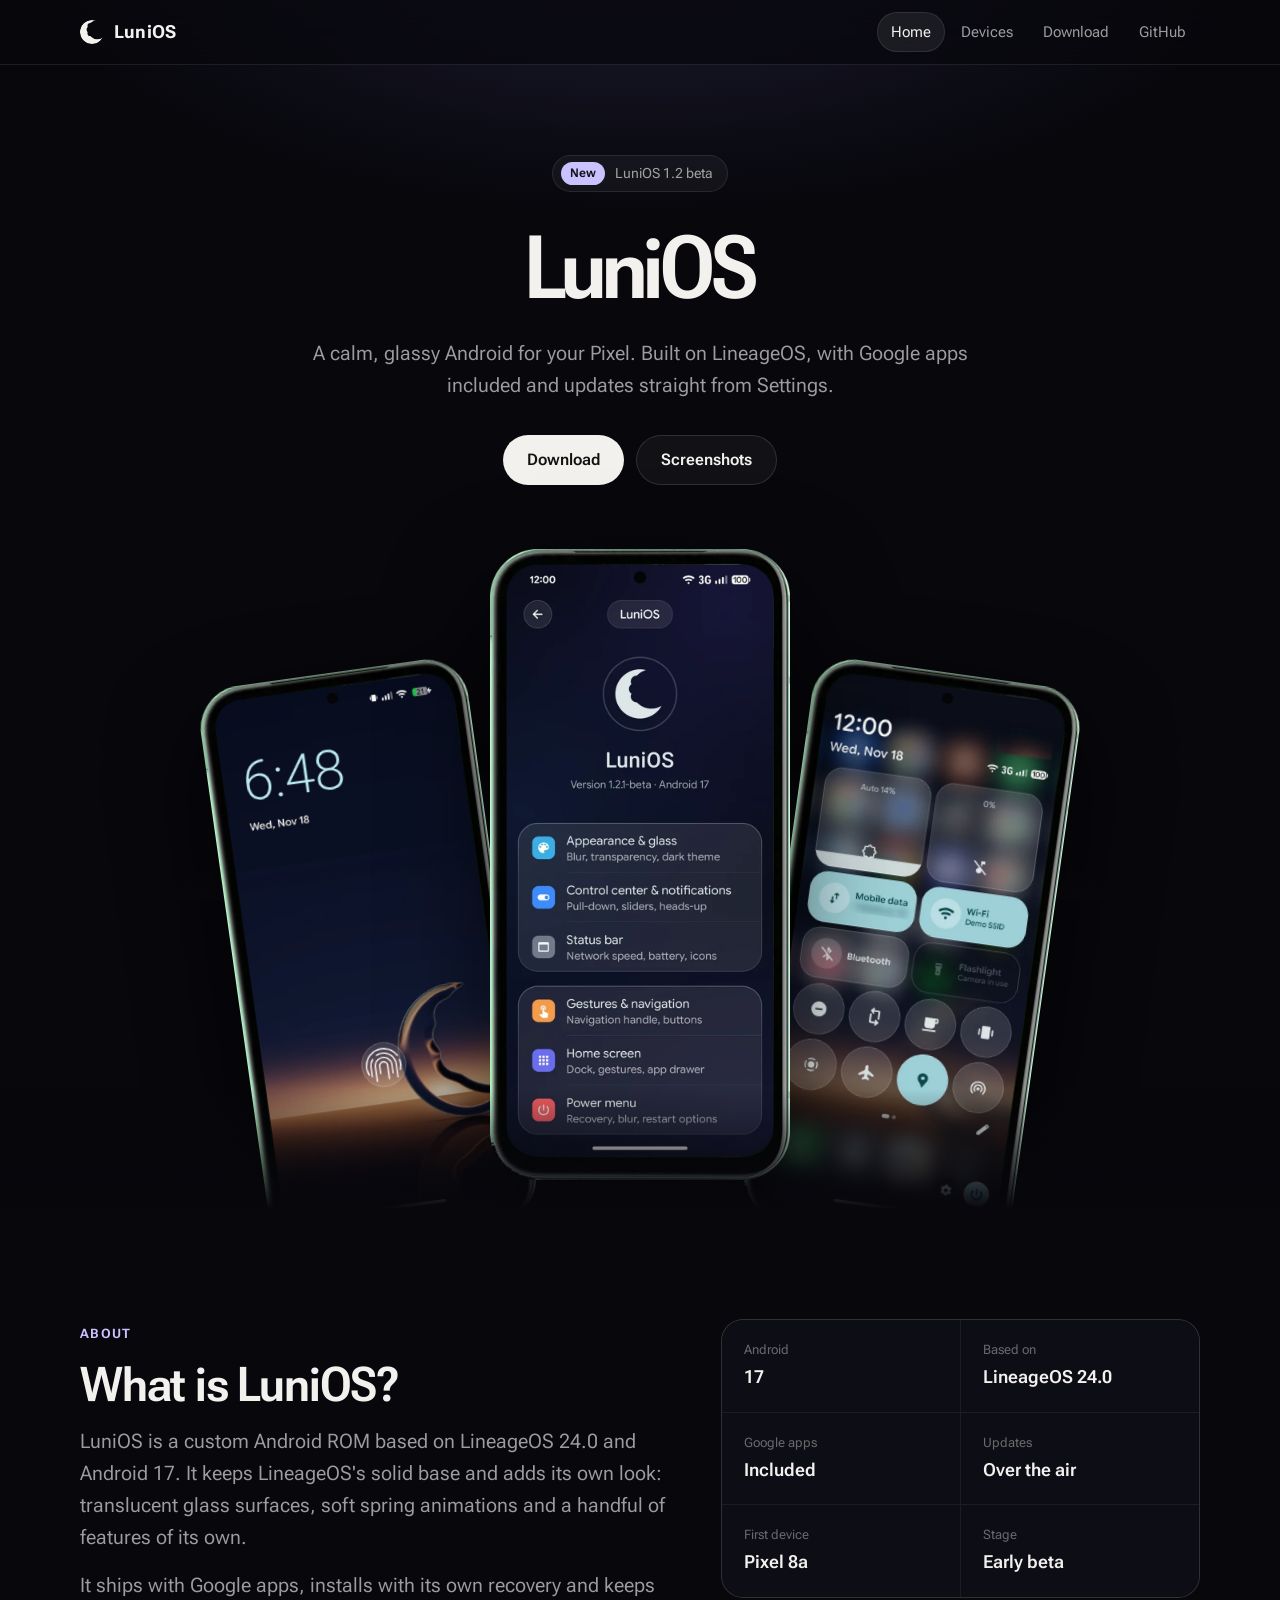
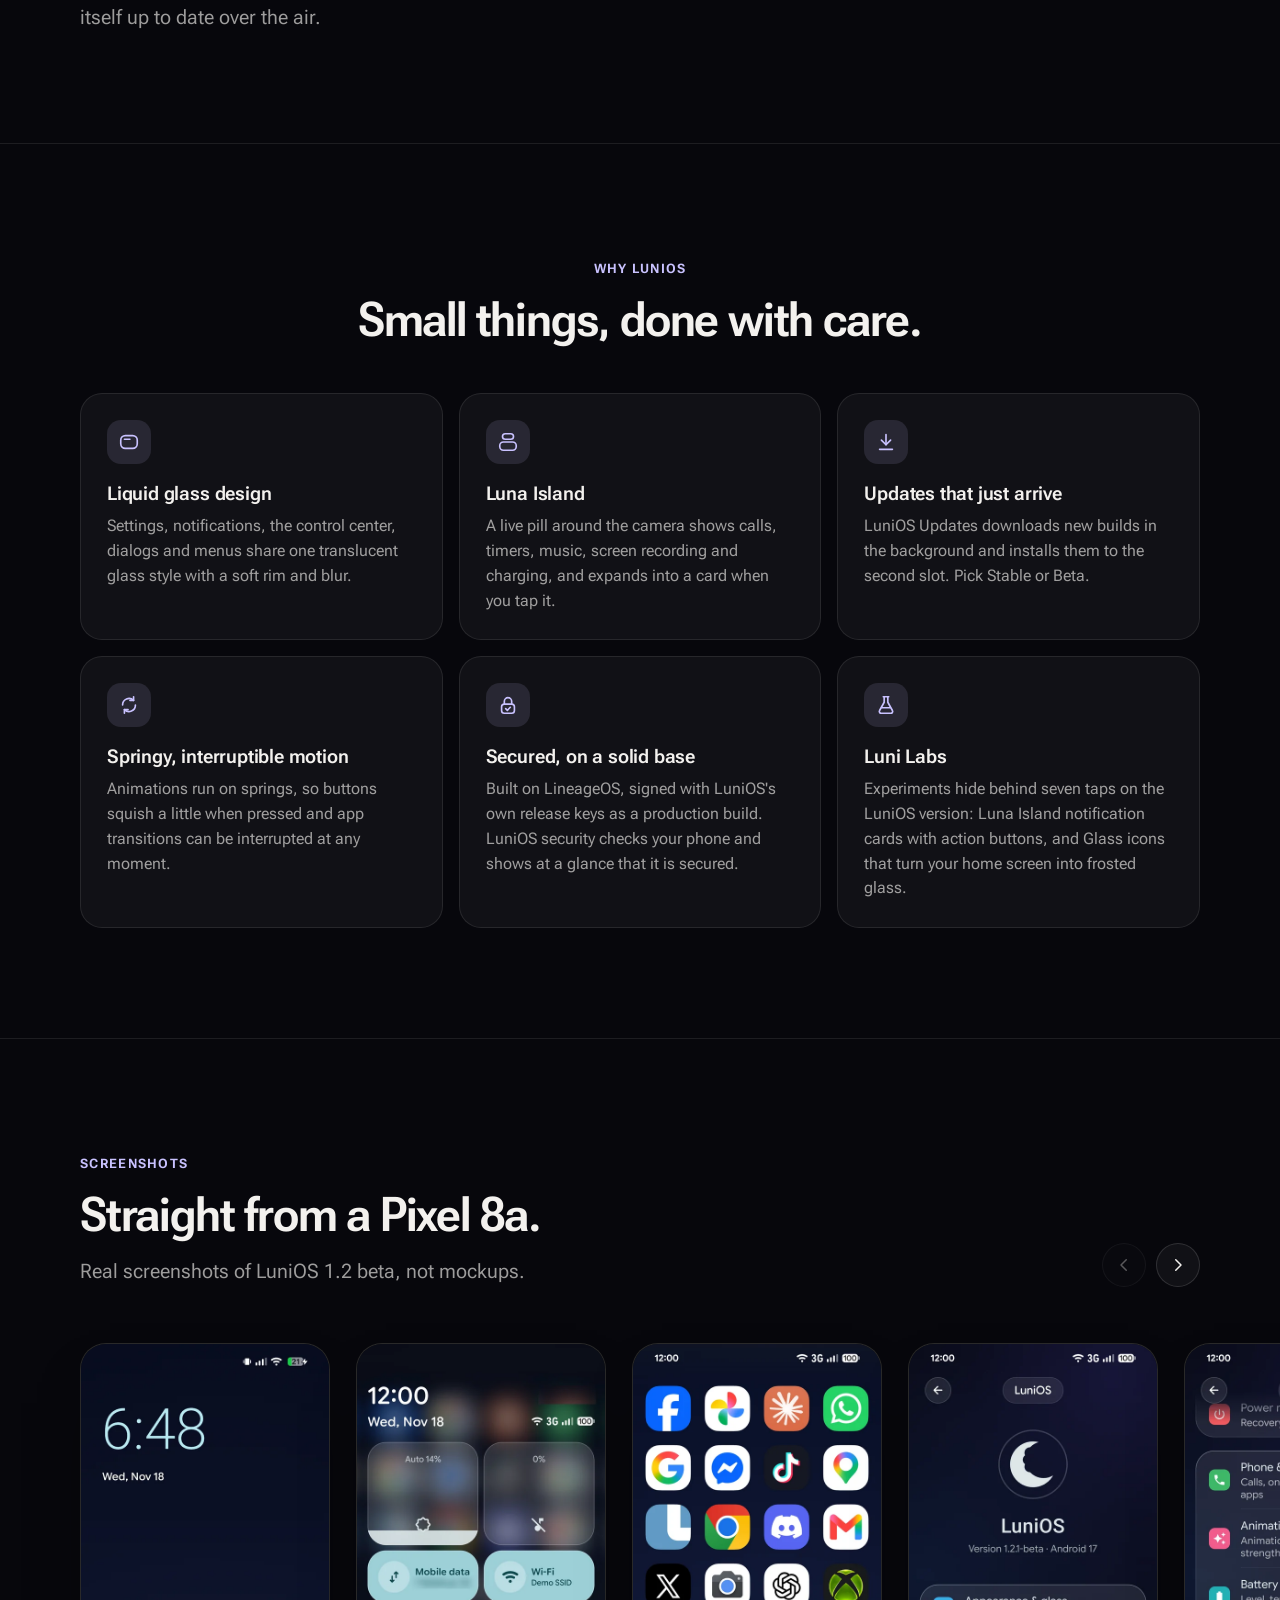
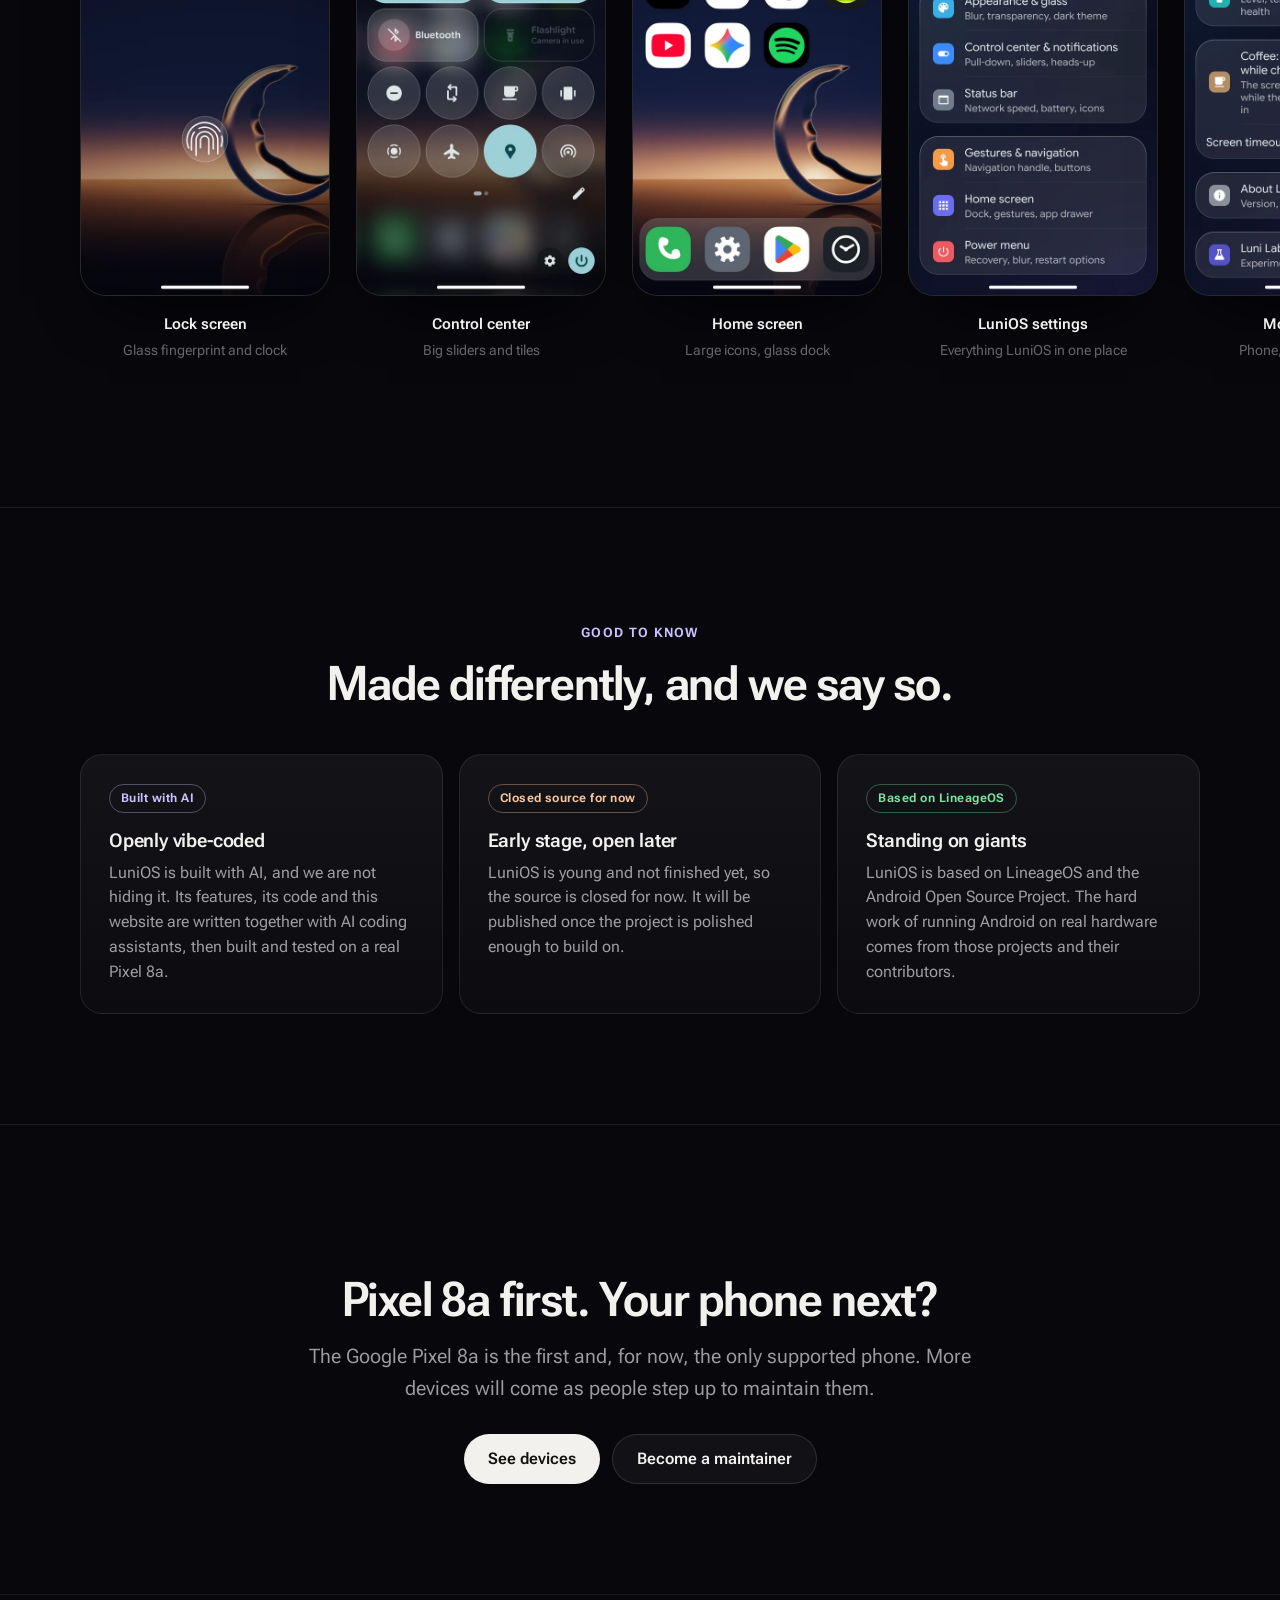
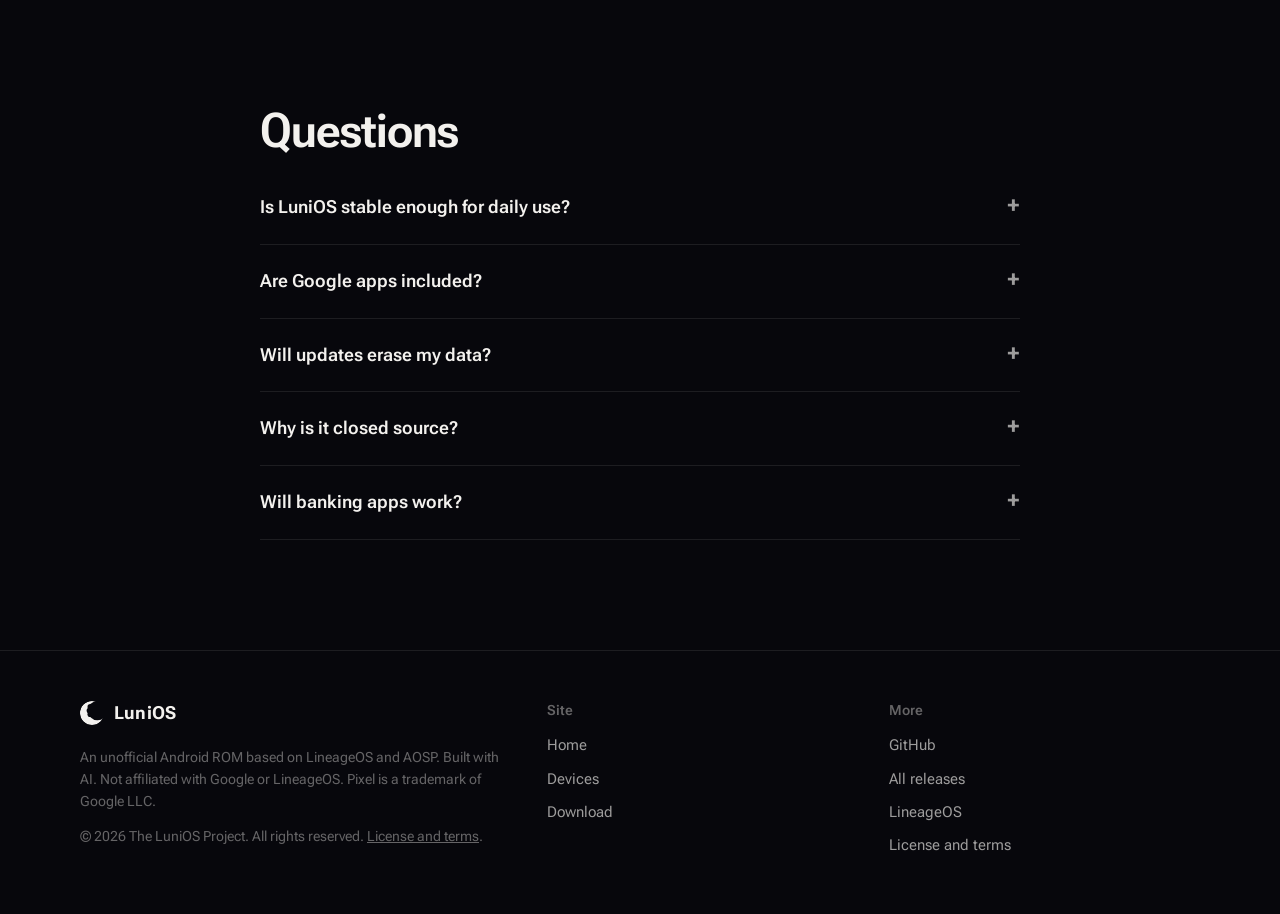
==== commit d0626164: "Site: Glass icons in Luni Labs Co-Authored-By: Claude Opus 5.5 <noreply@anthropic.com>" ====
--- a/docs/index.html
+++ b/docs/index.html
@@ -108,7 +108,7 @@
         <article class="rv" style="--d:2">
           <div class="ic"><svg viewBox="0 0 24 24"><path d="M9 3h6"/><path d="M10 3v6l-5 9a2 2 0 002 3h10a2 2 0 002-3l-5-9V3"/><path d="M7.5 15h9"/></svg></div>
           <h3>Luni Labs</h3>
-          <p>Experiments hide behind seven taps on the LuniOS version: Luna Island notification cards with action buttons, and Glassy apps that let your wallpaper shine through.</p>
+          <p>Experiments hide behind seven taps on the LuniOS version: Luna Island notification cards with action buttons, and Glass icons that turn your home screen into frosted glass.</p>
         </article>
       </div>
     </div>
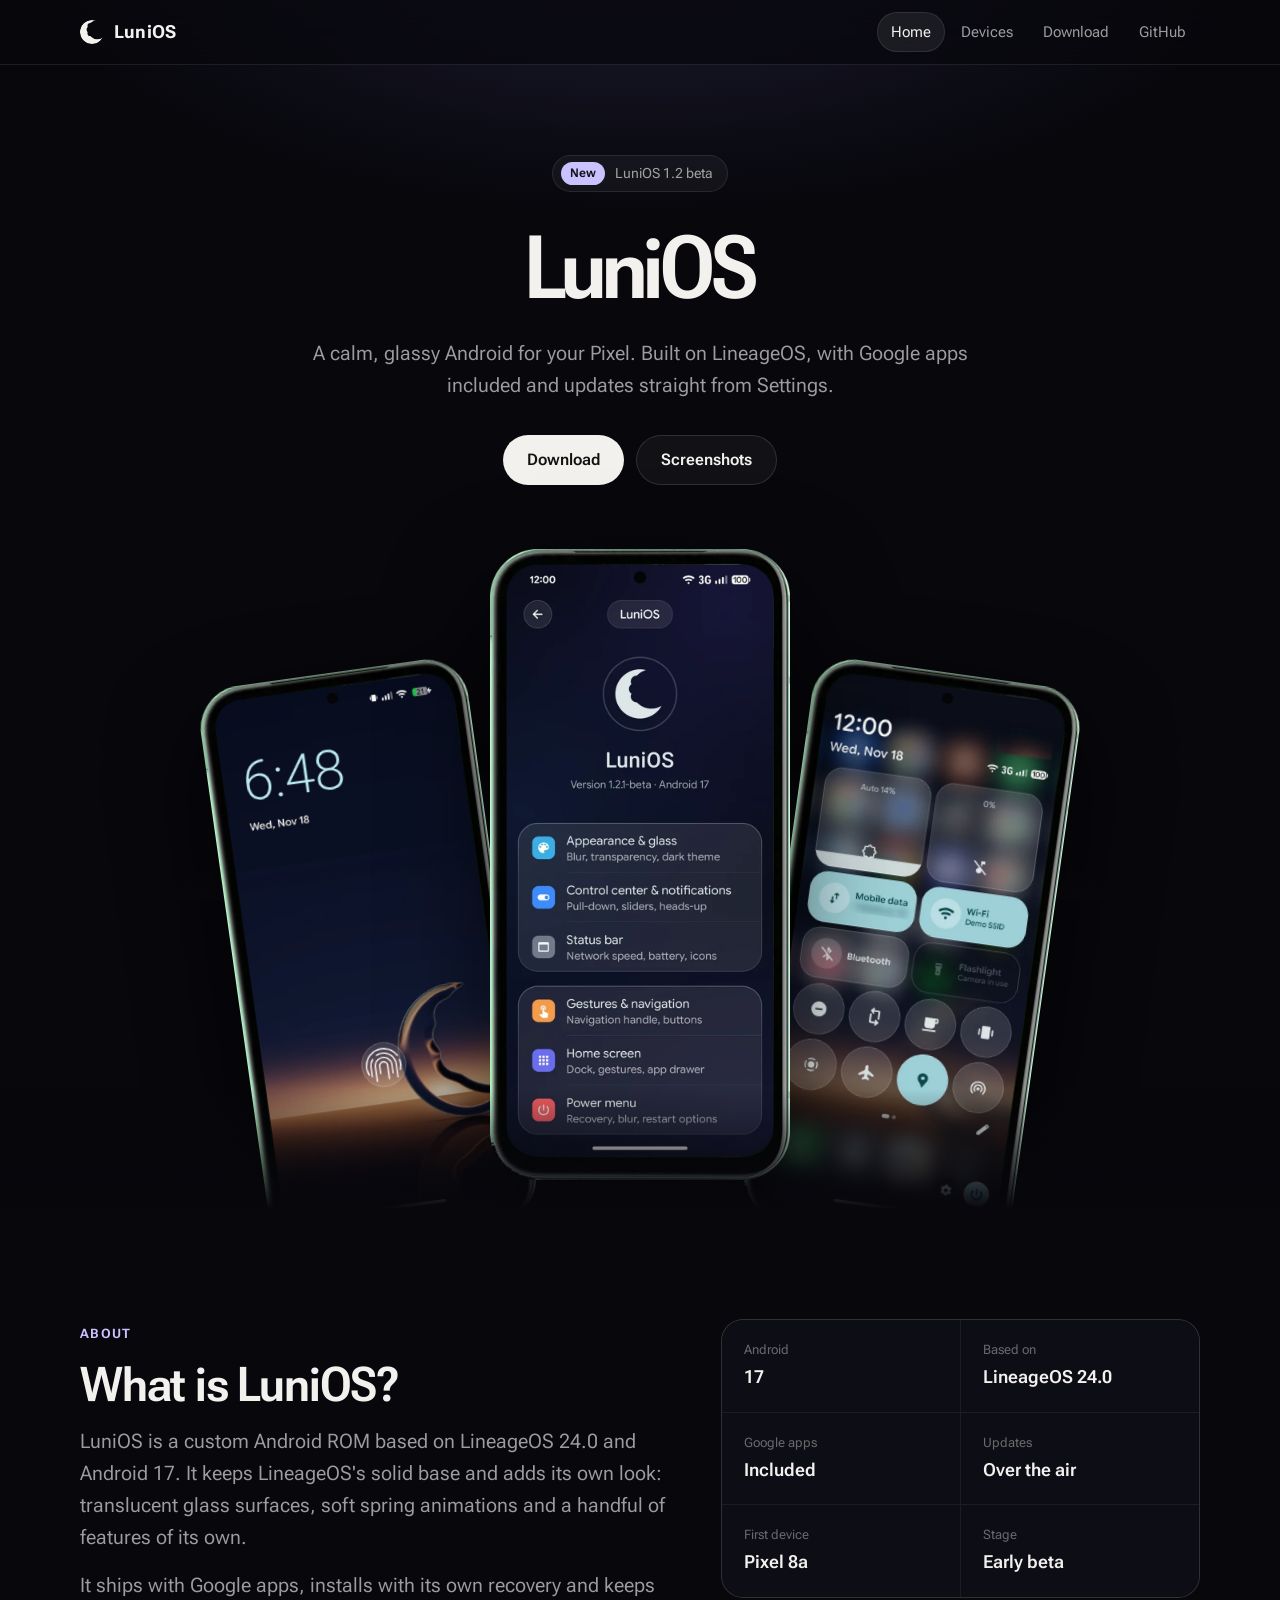
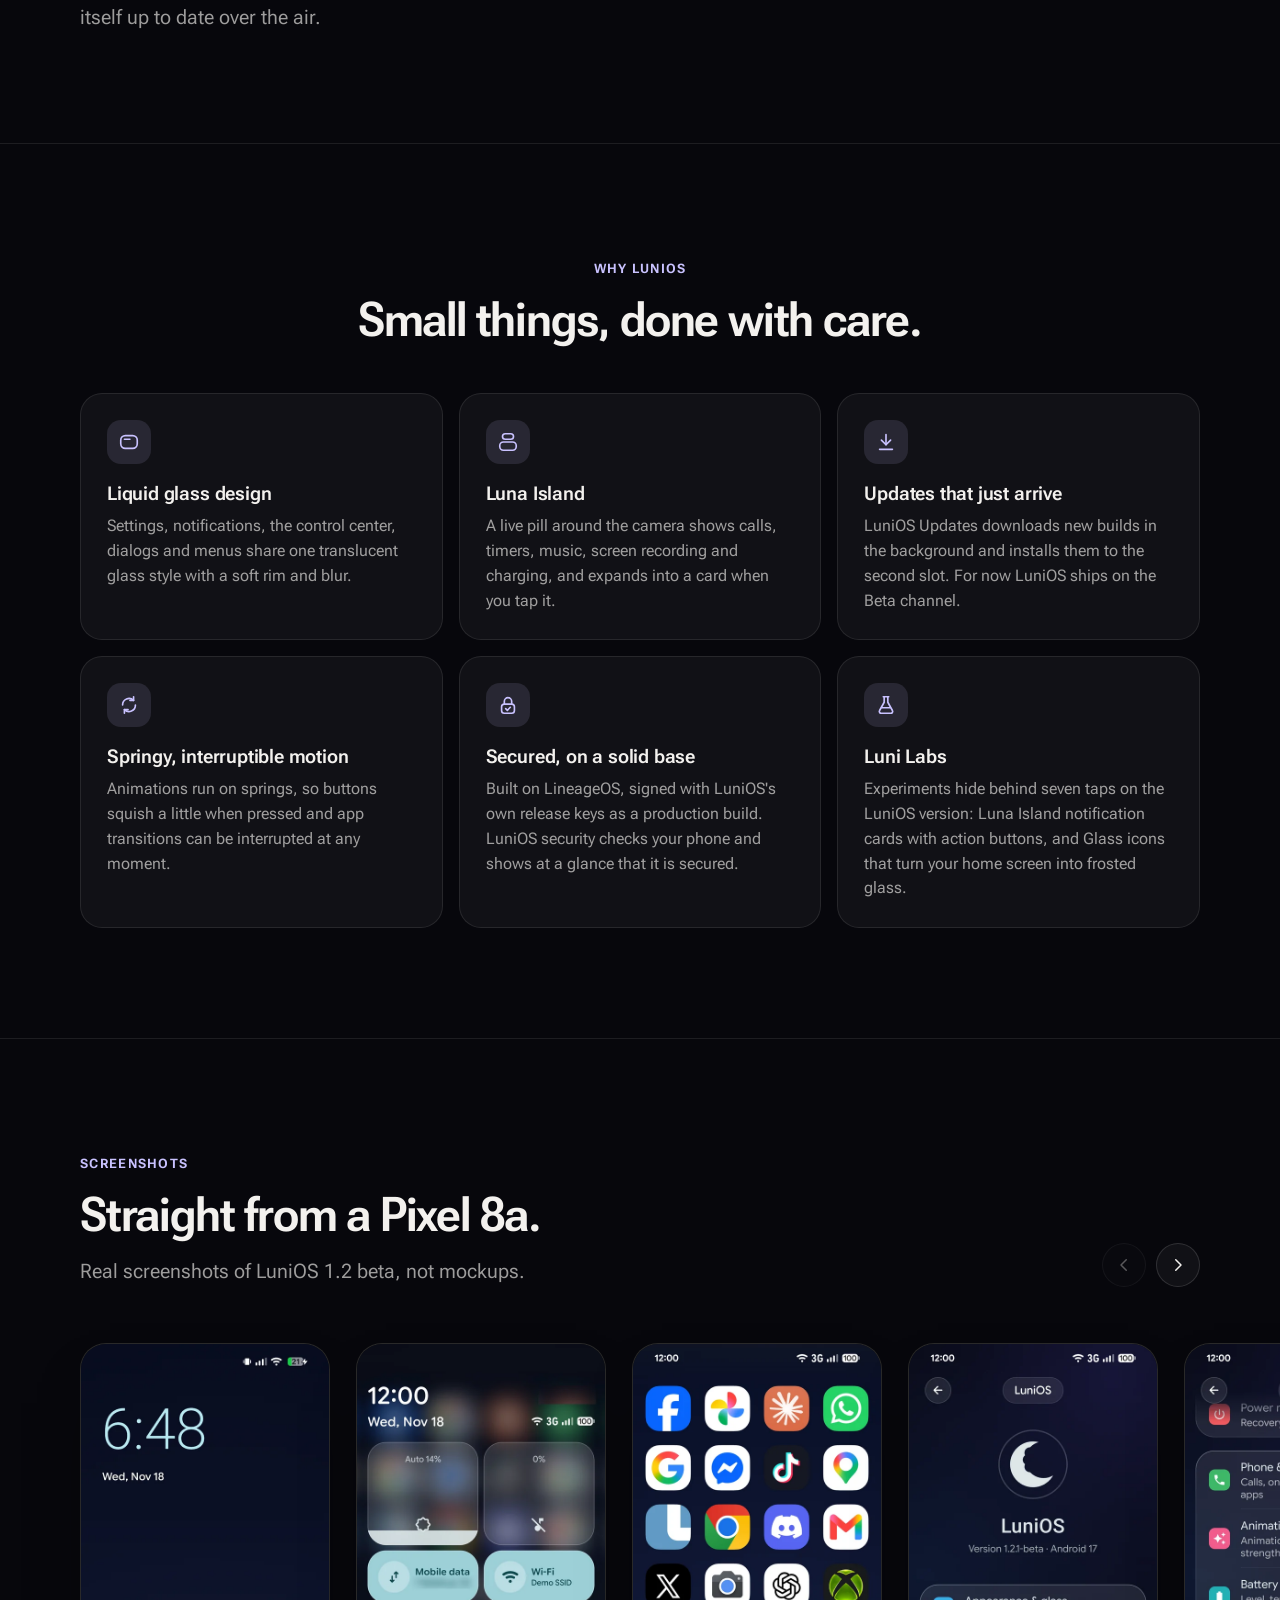
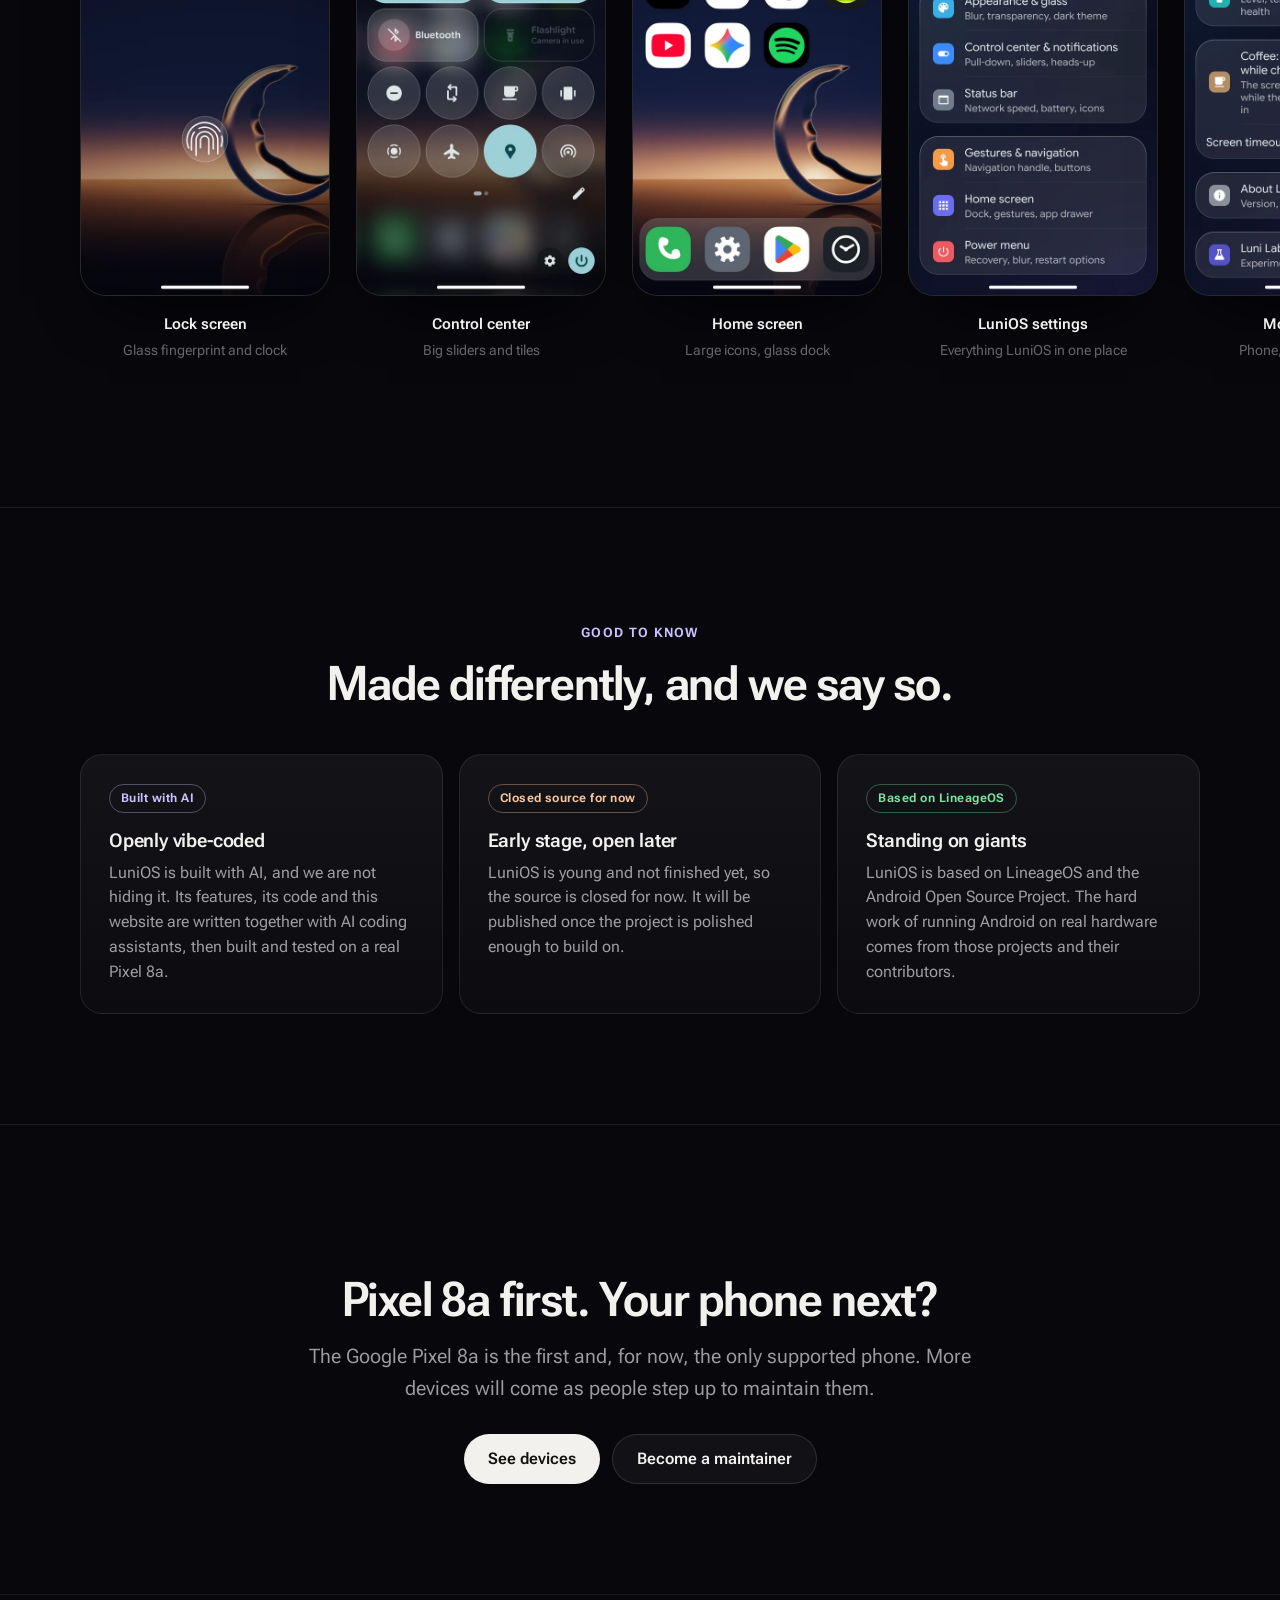
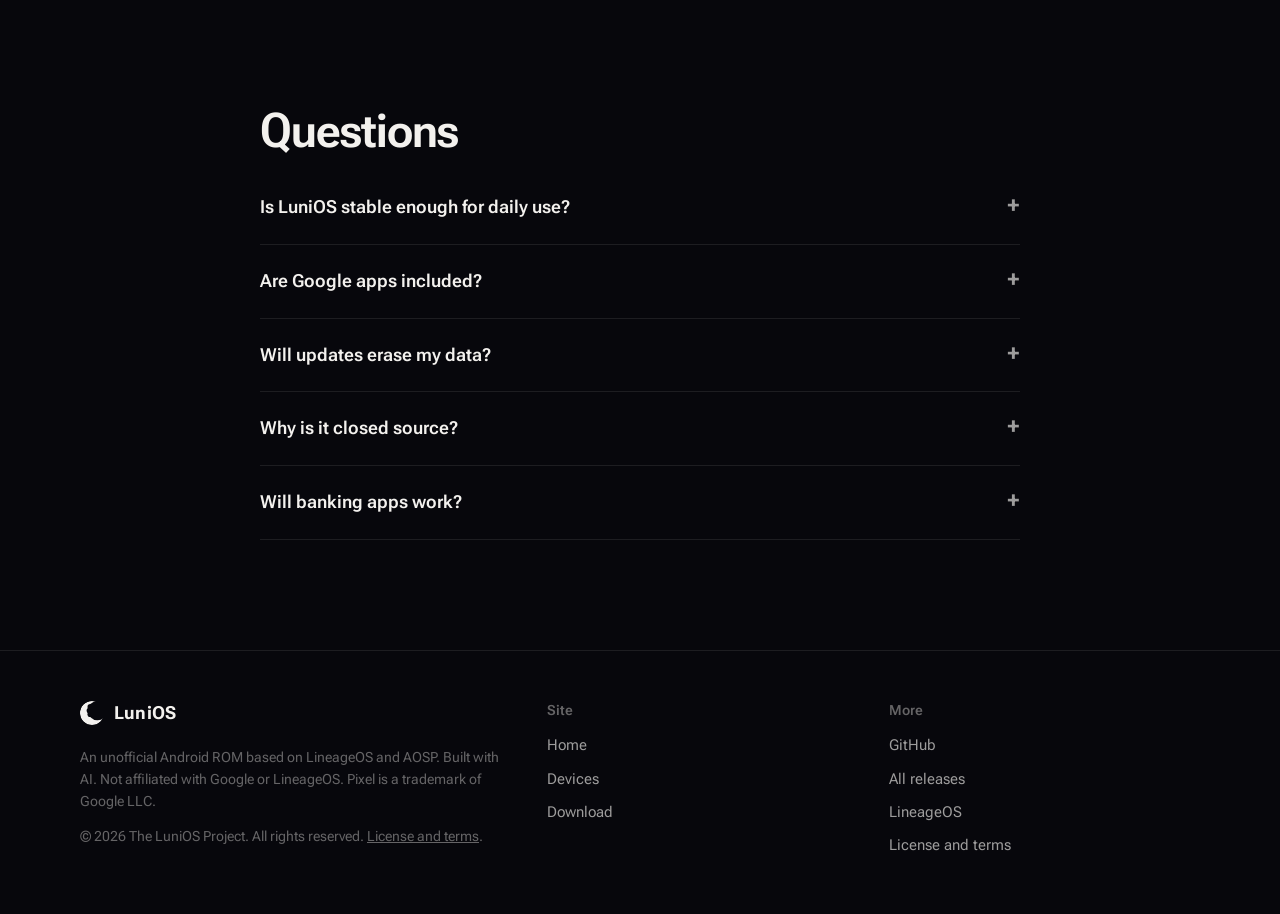
==== commit e97de5f9: "Site: Stable channel paused, Beta only Co-Authored-By: Claude Opus 5.5 <noreply@anthropic.com>" ====
--- a/docs/index.html
+++ b/docs/index.html
@@ -93,7 +93,7 @@
         <article class="rv" style="--d:2">
           <div class="ic"><svg viewBox="0 0 24 24"><path d="M12 4v11"/><path d="M7 10l5 5 5-5"/><path d="M5 20h14"/></svg></div>
           <h3>Updates that just arrive</h3>
-          <p>LuniOS Updates downloads new builds in the background and installs them to the second slot. Pick Stable or Beta.</p>
+          <p>LuniOS Updates downloads new builds in the background and installs them to the second slot. For now LuniOS ships on the Beta channel.</p>
         </article>
         <article class="rv">
           <div class="ic"><svg viewBox="0 0 24 24"><path d="M5 12a7 7 0 0112-5"/><path d="M19 12a7 7 0 01-12 5"/><path d="M17 3v4h-4"/><path d="M7 21v-4h4"/></svg></div>
